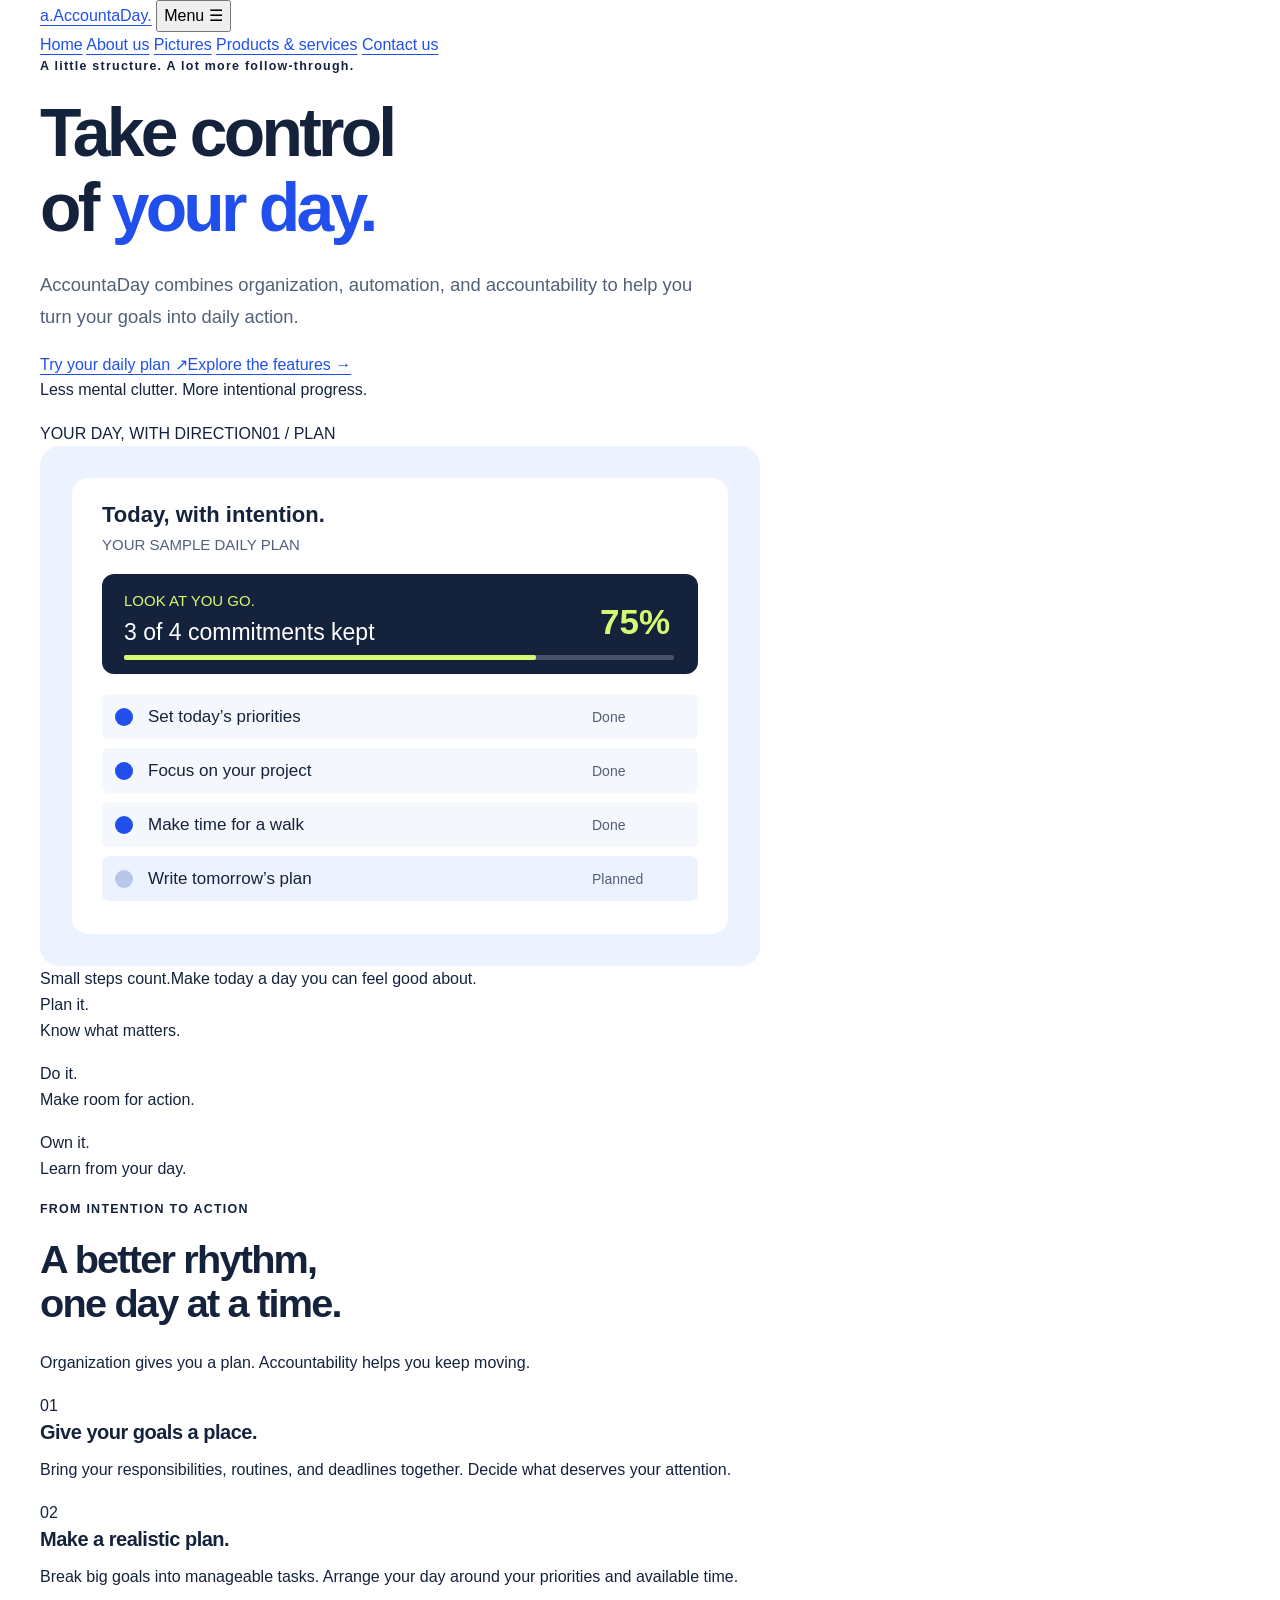
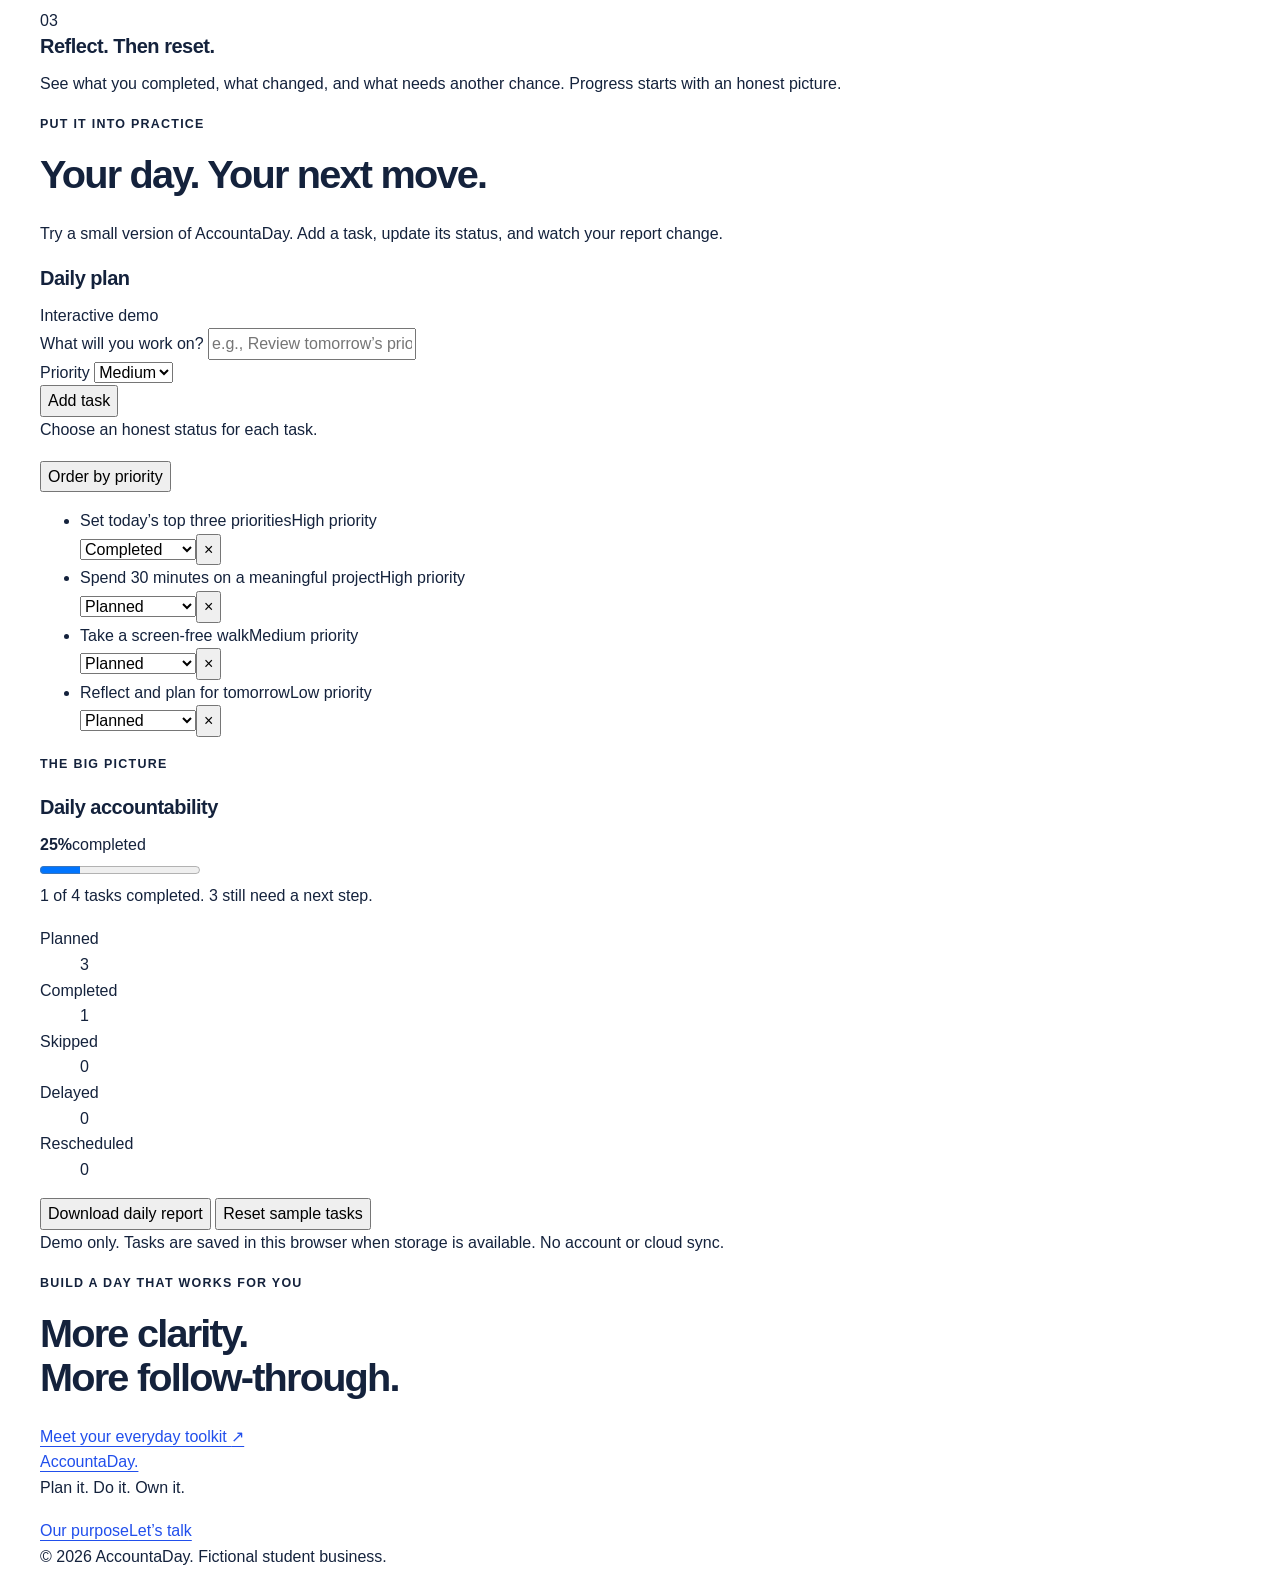
==== index.html @ 78db36d3 "Initial commit: Front-end structure and db_connect file" ====
<!DOCTYPE html>
<!-- HTML describes the content and structure. All paths are relative, so this folder can move to another computer. This was done intentionally
to allow for flexibility and to further test and understand where debugging needs to be done. -->
<html lang="en">
<head>
  <meta charset="UTF-8">
  <!-- The viewport makes CSS responsive layouts use the actual device width. The purpose of this snippet is to make it work with the different
  screens sizes that are avaiable and to scale accordingly.  -->
  <meta name="viewport" content="width=device-width, initial-scale=1">
  <meta name="description" content="AccountaDay helps you plan your day, follow through, and reflect on your progress. Explore our fictional productivity business.">
  <title>Plan it. Do it. Own it. | AccountaDay</title>
  <link rel="icon" type="image/svg+xml" href="images/favicon.svg">
  <!-- Every page shares the same CSS and JavaScript; defer waits until the HTML is parsed. -->
  <link rel="stylesheet" href="css/style.css">
  <script src="js/script.js" defer></script>
</head>
<body>
  <!-- This next section will align the company branding and provides the links between all five pages. With it we have a menu button where JavaScript allows mobile 
  device usage. I have also added accessibility link improvements and the <main> is where our primray content begins. -->
  <!-- The first line allows keyboard users to bypass repeated navigation with this link. -->
  <a class="skip-link" href="#main">Skip to main content</a>
  <header class="site-header">
    <div class="container header-inner">
      <a class="brand" href="index.html" aria-label="AccountaDay home"><span class="brand-icon" aria-hidden="true">a.</span>AccountaDay<span class="brand-period">.</span></a>
      <!-- Without JavaScript, navigation remains visible. JS reveals the mobile toggle. -->
      <button class="menu-toggle" aria-expanded="false" aria-controls="primary-nav" hidden>Menu <span aria-hidden="true">☰</span></button>
      <nav id="primary-nav" aria-label="Main navigation">
          <a href="index.html" aria-current="page">Home</a>
          <a href="about.html">About us</a>
          <a href="pictures.html">Pictures</a>
          <a href="products.html">Products & services</a>
          <a href="contact.html">Contact us</a>
      </nav>
    </div>
  </header>
  <main id="main" tabindex="-1">
    <!-- Now let's create the section where we introduce the company with some headline, description and provide calls to action that will allow a us to take the user to a daily-plan demo or to the 
	Prodcuts and Services page where dsiplay an example dashboard showing how the company tracks daily progress. We also have included alternative text making the images accessible. With our hero strip
	we give insight to our 3 step concept behind the business" Plan it, Do it, and Own it. we ahave made csss classes throughout -->
	
	<!-- Hero: the primary introduction includes real links to the demo and service page. -->
    <section class="hero container">
      <div class="hero-copy">
      <p class="eyebrow"><span class="small-line"></span> A little structure. A lot more follow-through.</p>
        <h1>Take control<br>of <span class="blue-text">your day.</span></h1>
        <p class="lead">AccountaDay combines organization, automation, and accountability to help you turn your goals into daily action.</p>
        <div class="button-row"><a class="button" href="#daily-demo">Try your daily plan <span aria-hidden="true">↗</span></a><a class="text-link" href="products.html">Explore the features <span aria-hidden="true">→</span></a>
    </div>
        <p class="hero-note">Less mental clutter. More intentional progress.</p>
      </div>
      <div class="hero-visual">
      <div class="visual-label"><span>YOUR DAY, WITH DIRECTION</span><span>01 / PLAN</span>
    </div>
      <img src="images/daily-dashboard.svg" width="720" height="520" alt="Example daily dashboard: three of four tasks completed, a 75 percent completion rate, and one writing task still planned.">
      <div class="visual-caption"><span class="lime-tag">Small steps count.</span><span>Make today a day you can feel good about.</span>
    </div>
    </div>
    </section>
    <div class="promise-strip">
      <div class="container"><span>Plan it.</span>
      <p>Know what matters.</p><span>Do it.</span>
      <p>Make room for action.</p><span>Own it.</span>
      <p>Learn from your day.</p>
    </div>
    </div>
    <!-- Now let's move on to the AccountaDay 3 step process. 1st let's help organize their goals, responsibilities, routines, and deadlines, 2nd we will encourage them to break thei rlonger goals into smaller ones that are
	more manageable allowing for their day to be more realistic and less overwhelming, 3rd is wehre our accountability piece comes by having someone else review their day and they were able to complete, what changed and reest unfinished
	priorities for another day. I used HTML elements to organize the information (i.e <section>, <article>, <h2>, & <h3>) and allowed for CSS to control how the section looks using three-grid, steps and step-number -->
	
	<!-- Three steps communicate the business concept without requiring any JavaScript. -->
    <section class="section container">
      <div class="section-heading">
      <div>
      <p class="eyebrow">FROM INTENTION TO ACTION</p>
      <h2>A better rhythm,<br>one day at a time.</h2>
    </div>
      <p>Organization gives you a plan. Accountability helps you keep moving.</p>
    </div>
      <div class="three-grid steps">
      <article><span class="step-number">01</span>
      <h3>Give your goals a place.</h3>
      <p>Bring your responsibilities, routines, and deadlines together. Decide what deserves your attention.</p>
    </article>
      <article><span class="step-number">02</span>
      <h3>Make a realistic plan.</h3>
      <p>Break big goals into manageable tasks. Arrange your day around your priorities and available time.</p>
    </article>
      <article><span class="step-number">03</span>
      <h3>Reflect. Then reset.</h3>
      <p>See what you completed, what changed, and what needs another chance. Progress starts with an honest picture.</p>
    </article>
    </div>
    </section>
    <!-- This section launches the interactive AccountaDay planner demo, linked to the homepage’s “Try your daily plan” button. 
		Users can add tasks, update their status, and watch the progress report update. The planner stays hidden until JavaScript loads; 
		if it’s disabled, a <noscript> message appears. IDs like planner-app support the script, while CSS classes such as planner-grid 
		and planner-panel define layout and responsiveness. -->
	
	<!-- The interactive demo is local to this browser. Its markup gives JS stable IDs to select. -->
    <section class="demo-section" id="daily-demo">
      <div class="container">
      <div class="section-heading">
      <div>
      <p class="eyebrow">PUT IT INTO PRACTICE</p>
      <h2>Your day. Your next move.</h2>
    </div>
      <p>Try a small version of AccountaDay. Add a task, update its status, and watch your report change.</p>
    </div>
      <noscript>
      <p class="notice">Enable JavaScript to use the daily planner demo. All other pages and links still work.</p></noscript>
      <div id="planner-app" hidden>
      <div class="planner-grid">
      <div class="planner-panel">
      <div class="panel-heading">
      <h3>Daily plan</h3><span class="pill">Interactive demo</span>
    </div>
        <!-- Here is where start running the AccountaDay planner demo, letting users add and sort tasks, validate entries, and see live updates 
		to the accountability panel, including completion percentage, progress bar, summary, and status counts. It also provides 
		report‑download and reset options, stores demo data locally, and ends by directing visitors to the Products and Services page. -->

		
		<!-- Required and maxlength provide built-in validation before JS processes the form.  -->
        <form id="task-form" class="task-form">
      <div>
      <label for="task-name">What will you work on?</label>
      <input id="task-name" name="task" required maxlength="100" placeholder="e.g., Review tomorrow’s priorities">
    </div>
      <div>
      <label for="task-priority">Priority</label>
      <select id="task-priority" name="priority">
      <option>High</option>
      <option selected>Medium</option>
      <option>Low</option></select>
    </div>
      <button class="button" type="submit">Add task</button>
    </form>
        <div class="task-toolbar">
      <p>Choose an honest status for each task.</p>
      <button id="sort-tasks" class="small-button" type="button">Order by priority</button>
    </div>
        <ul id="task-list" class="task-list" aria-label="Your daily tasks">
    </ul>
      <p id="task-feedback" class="feedback" role="status"></p>
      </div>
      <aside class="report-panel" aria-labelledby="report-heading">
      <p class="eyebrow">THE BIG PICTURE</p>
      <h3 id="report-heading">Daily accountability</h3>
      <div class="completion"><strong id="completion-percent">0%</strong><span>completed</span>
    </div>
      <label class="sr-only" for="completion-progress">Task completion percentage</label><progress id="completion-progress" max="100" value="0">0%</progress>
      <p id="report-summary" aria-live="polite"></p>
      <dl id="status-counts" class="status-counts">
    </dl>
      <button id="download-report" class="button button-lime" type="button">Download daily report</button>
      <button id="reset-demo" class="reset-button" type="button">Reset sample tasks</button>
    </aside>
    </div>
      <p id="storage-note" class="demo-note">Demo only. Tasks are saved in this browser when storage is available. No account or cloud sync.</p>
    </div>
    </div>
    </section>
    <section class="container closing-section">
      <div>
      <p class="eyebrow">BUILD A DAY THAT WORKS FOR YOU</p>
      <h2>More clarity.<br>More follow-through.</h2>
    </div><a class="button" href="products.html">Meet your everyday toolkit <span aria-hidden="true">↗</span></a>
    </section>
  </main>
  <!-- This shared footer repeats important links and identifies the fictional business for now. This is something tHat I hope to pursue
  further after the semester to assist people trying to accomplish what I am working to accomplish and that is to better organize my day
  and impress upon myself intentionality -->
  <footer class="site-footer">
      <div class="container footer-inner">
    <div><a class="brand footer-brand" href="index.html">AccountaDay.</a>
      <p>Plan it. Do it. Own it.</p>
    </div>
    <div><a href="about.html">Our purpose</a><a href="contact.html">Let’s talk</a>
      <p>© 2026 AccountaDay. Fictional student business.</p>
    </div>
  </div></footer>
</body>
</html>
---- css/style.css ----
/* ACCOUNTADAY — SHARED STYLESHEET
   CSS controls presentation; HTML still supplies the meaning and reading order.
   Each page uses this file so colors, spacing, navigation, and butt0ns match. */

/* 1. DESIGN TOKENS: If you need to update the brand here is where we change the custom properties to do that.
   System fonts are already installed on the visitor's computer and work offline. */
:root {
  --ink: #14223c;
  --muted: #526078;
  --blue: #214fec;
  --blue-dark: #173ab1;
  --lime: #d4fa73;
  --pale: #edf2ff;
  --line: #dce3ef;
  --white: #fff;
  --error: #b12727;
  --radius: 18px;
  font-family: -apple-system, BlinkMacSystemFont, "Segoe UI", Arial, sans-serif;
  color: var(--ink);
  background: var(--white);
  line-height: 1.6;
}
/* border-box counts padding inside width, avoiding accidental oversized boxes. */
* { box-sizing: border-box; }
body { margin: 0; }
[hidden] { display: none !important; }
img { display: block; max-width: 100%; height: auto; }
button, input, select, textarea { font: inherit; }
button, a, input, select, textarea { -webkit-tap-highlight-color: transparent; }
a { color: var(--blue); text-underline-offset: 4px; }
button, select { cursor: pointer; }
button { touch-action: manipulation; }
button:disabled { opacity: .6; cursor: not-allowed; }
/* Visible focus is essential for people who navigate with a keyboard. */
:focus-visible { outline: 3px solid var(--blue); outline-offset: 5px; }
h1, h2, h3, p { margin-top: 0; }
h1, h2, h3 { line-height: 1.1; }
h1 { font-size: clamp(2.8rem, 5.3vw, 4.7rem); letter-spacing: -.055em; margin-bottom: 24px; }
h2 { font-size: clamp(2rem, 3.1vw, 2.85rem); letter-spacing: -.045em; margin-bottom: 24px; }
h3 { font-size: 1.25rem; letter-spacing: -.025em; line-height: 1.3; margin-bottom: 12px; }
p { margin-bottom: 18px; }
.container { width: min(1200px, calc(100% - 64px)); margin-inline: auto; }
.blue-text { color: var(--blue); }
.eyebrow { font-size: .78rem; font-weight: 750; letter-spacing: .1em; line-height: 1.5; margin-bottom: 20px; }
.lead { color: var(--muted); font-size: 1.15rem; line-height: 1.75; max-width: 660px; }
.measure { max-width: 660px; color: var(--muted); }
/* Visually hidden text remains available to screen readers. */
.sr-only { position: absolute; width: 1px; height: 1px; padding: 0; margin: -1px; overflow: hidden; clip: rect(0,0,0,0); white-space: nowrap; border: 0; }
.skip-link { position: absolute; top: -100px; left: 18px; background: white; padding: 12px; z-index: 100; }
.skip-link:focus { top: 12px; }
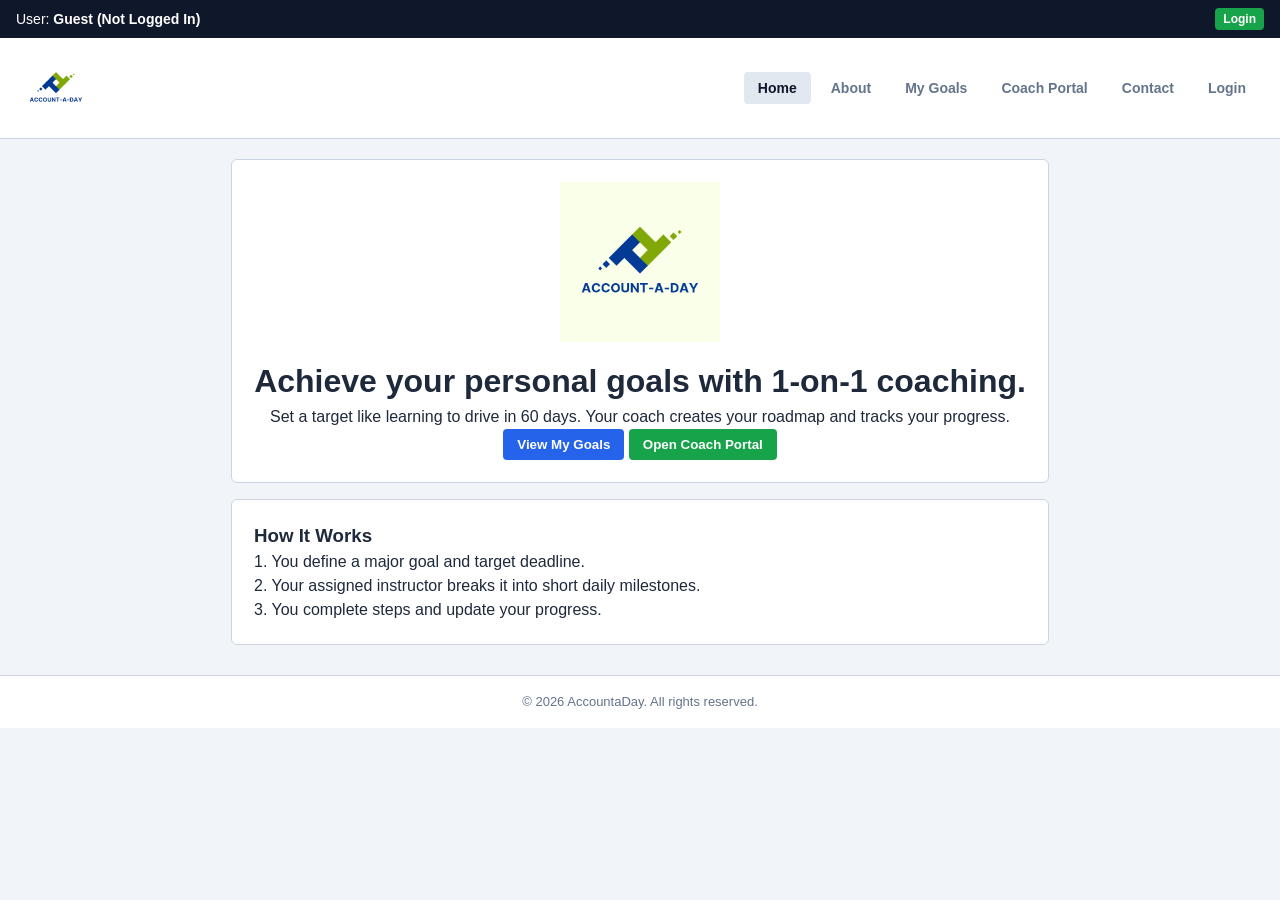
==== commit 50ff33c8: "Draft frontend script and UI layout for team review." ====
--- a/index.html
+++ b/index.html
@@ -1,182 +1,175 @@
 <!DOCTYPE html>
-<!-- HTML describes the content and structure. All paths are relative, so this folder can move to another computer. This was done intentionally
-to allow for flexibility and to further test and understand where debugging needs to be done. -->
 <html lang="en">
 <head>
   <meta charset="UTF-8">
-  <!-- The viewport makes CSS responsive layouts use the actual device width. The purpose of this snippet is to make it work with the different
-  screens sizes that are avaiable and to scale accordingly.  -->
-  <meta name="viewport" content="width=device-width, initial-scale=1">
-  <meta name="description" content="AccountaDay helps you plan your day, follow through, and reflect on your progress. Explore our fictional productivity business.">
-  <title>Plan it. Do it. Own it. | AccountaDay</title>
-  <link rel="icon" type="image/svg+xml" href="images/favicon.svg">
-  <!-- Every page shares the same CSS and JavaScript; defer waits until the HTML is parsed. -->
+  <meta name="viewport" content="width=device-width, initial-scale=1.0">
+  <title>AccountaDay</title>
+  <link rel="icon" type="image/png" href="images/logo-cropped.png">
   <link rel="stylesheet" href="css/style.css">
   <script src="js/script.js" defer></script>
 </head>
 <body>
-  <!-- This next section will align the company branding and provides the links between all five pages. With it we have a menu button where JavaScript allows mobile 
-  device usage. I have also added accessibility link improvements and the <main> is where our primray content begins. -->
-  <!-- The first line allows keyboard users to bypass repeated navigation with this link. -->
-  <a class="skip-link" href="#main">Skip to main content</a>
-  <header class="site-header">
-    <div class="container header-inner">
-      <a class="brand" href="index.html" aria-label="AccountaDay home"><span class="brand-icon" aria-hidden="true">a.</span>AccountaDay<span class="brand-period">.</span></a>
-      <!-- Without JavaScript, navigation remains visible. JS reveals the mobile toggle. -->
-      <button class="menu-toggle" aria-expanded="false" aria-controls="primary-nav" hidden>Menu <span aria-hidden="true">☰</span></button>
-      <nav id="primary-nav" aria-label="Main navigation">
-          <a href="index.html" aria-current="page">Home</a>
-          <a href="about.html">About us</a>
-          <a href="pictures.html">Pictures</a>
-          <a href="products.html">Products & services</a>
-          <a href="contact.html">Contact us</a>
-      </nav>
+
+  <div class="top-bar">
+    <div>
+      <span>User: </span>
+      <strong id="user-display">Guest (Not Logged In)</strong>
     </div>
+    <button id="auth-btn" class="btn btn-green btn-small" onclick="handleAuth()">Login</button>
+  </div>
+
+  <header>
+    <div class="brand-container" onclick="showTab('home')">
+      <img src="images/logo-cropped.png" alt="AccountaDay Logo" class="site-logo">
+    </div>
+    <nav>
+      <button class="nav-btn active" onclick="showTab('home')">Home</button>
+      <button class="nav-btn" onclick="showTab('about')">About</button>
+      <button class="nav-btn" onclick="showTab('planner')">My Goals</button>
+      <button class="nav-btn" onclick="showTab('instructor')">Coach Portal</button>
+      <button class="nav-btn" onclick="showTab('contact')">Contact</button>
+      <button class="nav-btn" onclick="showTab('login')">Login</button>
+    </nav>
   </header>
-  <main id="main" tabindex="-1">
-    <!-- Now let's create the section where we introduce the company with some headline, description and provide calls to action that will allow a us to take the user to a daily-plan demo or to the 
-	Prodcuts and Services page where dsiplay an example dashboard showing how the company tracks daily progress. We also have included alternative text making the images accessible. With our hero strip
-	we give insight to our 3 step concept behind the business" Plan it, Do it, and Own it. we ahave made csss classes throughout -->
-	
-	<!-- Hero: the primary introduction includes real links to the demo and service page. -->
-    <section class="hero container">
-      <div class="hero-copy">
-      <p class="eyebrow"><span class="small-line"></span> A little structure. A lot more follow-through.</p>
-        <h1>Take control<br>of <span class="blue-text">your day.</span></h1>
-        <p class="lead">AccountaDay combines organization, automation, and accountability to help you turn your goals into daily action.</p>
-        <div class="button-row"><a class="button" href="#daily-demo">Try your daily plan <span aria-hidden="true">↗</span></a><a class="text-link" href="products.html">Explore the features <span aria-hidden="true">→</span></a>
+
+  <div class="container">
+
+    <div id="home-page" class="tab-page active">
+      <div class="card home-hero-card">
+        <div class="home-logo-box">
+          <img src="images/logo.png" alt="AccountaDay Logo" class="home-main-logo">
+        </div>
+        <h1>Achieve your personal goals with 1-on-1 coaching.</h1>
+        <p>Set a target like learning to drive in 60 days. Your coach creates your roadmap and tracks your progress.</p>
+        <button class="btn btn-blue" onclick="showTab('planner')">View My Goals</button>
+        <button class="btn btn-green" onclick="showTab('instructor')">Open Coach Portal</button>
+      </div>
+
+      <div class="card">
+        <h3>How It Works</h3>
+        <p>1. You define a major goal and target deadline.</p>
+        <p>2. Your assigned instructor breaks it into short daily milestones.</p>
+        <p>3. You complete steps and update your progress.</p>
+      </div>
     </div>
-        <p class="hero-note">Less mental clutter. More intentional progress.</p>
+
+    <div id="about-page" class="tab-page">
+      <div class="card">
+        <h2>About AccountaDay</h2>
+        <p>AccountaDay is a personal accountability and mentorship platform designed to help anyone achieve real-life goals.</p>
+        <p>Instead of trying to accomplish big targets alone, users are paired with a dedicated instructor who breaks long-term plans into manageable, bite-sized daily milestones.</p>
+        <p>Whether your goal is learning how to drive in 60 days, building a fitness routine, or preparing for an exam, our structured roadmaps and real-time coach feedback keep you consistent and motivated.</p>
+        
+        <div class="about-images">
+          <div class="about-img-box">
+            <img src="images/Goals-1.png" alt="Goal Planning Roadmap">
+            <p>Target Roadmap & Timeline</p>
+          </div>
+          <div class="about-img-box">
+            <img src="images/Goals-2.webp" alt="Milestone Tracking">
+            <p>Milestone Execution & Monitoring</p>
+          </div>
+        </div>
       </div>
-      <div class="hero-visual">
-      <div class="visual-label"><span>YOUR DAY, WITH DIRECTION</span><span>01 / PLAN</span>
     </div>
-      <img src="images/daily-dashboard.svg" width="720" height="520" alt="Example daily dashboard: three of four tasks completed, a 75 percent completion rate, and one writing task still planned.">
-      <div class="visual-caption"><span class="lime-tag">Small steps count.</span><span>Make today a day you can feel good about.</span>
+
+    <div id="planner-page" class="tab-page">
+      <div class="card">
+        <h3>Main Target: <span id="goal-title-text">Learn Driving & Pass Road Test</span></h3>
+        <p>Timeline: <strong id="goal-days-text">60 Days</strong> | Instructor: <strong>Dr. David Brown</strong></p>
+        
+        <form onsubmit="saveMainGoal(event)" class="goal-form">
+          <input type="text" id="goal-input-title" placeholder="New goal title" required>
+          <input type="text" id="goal-input-days" placeholder="e.g. 60 Days" required>
+          <button type="submit" class="btn btn-blue">Update Goal</button>
+        </form>
+      </div>
+
+      <div class="grid-2">
+        <div class="card col-left">
+          <h3>Coach-Assigned Milestones</h3>
+          <ul id="milestone-list"></ul>
+        </div>
+
+        <div class="card col-right">
+          <h3>Progress</h3>
+          <h1 id="progress-percent">0%</h1>
+          <progress id="progress-bar" value="0" max="100"></progress>
+          <p id="progress-text">0 of 0 completed</p>
+          <button class="btn btn-green full-width" onclick="downloadReport()">Download Report</button>
+        </div>
+      </div>
     </div>
+
+    <div id="instructor-page" class="tab-page">
+      <div class="card">
+        <h2>Coach Management Dashboard</h2>
+        <p>Mentee: <strong>Borhan Chowdhury</strong></p>
+        <p>Current Target: <strong id="coach-goal-display">Learn Driving & Pass Road Test</strong></p>
+      </div>
+
+      <div class="card">
+        <h3>Assign a Short Milestone</h3>
+        <form onsubmit="coachAddMilestone(event)">
+          <input type="text" id="milestone-input" placeholder="e.g. Practice parallel parking" required>
+          <select id="milestone-priority">
+            <option value="High">High</option>
+            <option value="Medium" selected>Medium</option>
+            <option value="Low">Low</option>
+          </select>
+          <button type="submit" class="btn btn-blue">Assign</button>
+        </form>
+      </div>
+
+      <div class="card">
+        <h3>Milestone Checklist</h3>
+        <table>
+          <thead>
+            <tr>
+              <th>Task</th>
+              <th>Priority</th>
+              <th>Status</th>
+              <th>Action</th>
+            </tr>
+          </thead>
+          <tbody id="coach-table-body"></tbody>
+        </table>
+      </div>
     </div>
-    </section>
-    <div class="promise-strip">
-      <div class="container"><span>Plan it.</span>
-      <p>Know what matters.</p><span>Do it.</span>
-      <p>Make room for action.</p><span>Own it.</span>
-      <p>Learn from your day.</p>
+
+    <div id="contact-page" class="tab-page">
+      <div class="card form-box">
+        <h2>Contact Coaching Team</h2>
+        <form onsubmit="handleContact(event)">
+          <input type="text" placeholder="Your Name" required>
+          <input type="email" placeholder="Your Email" required>
+          <textarea rows="3" placeholder="Your Message" required></textarea>
+          <button type="submit" class="btn btn-blue">Send</button>
+          <p id="contact-msg"></p>
+        </form>
+      </div>
     </div>
+
+    <div id="login-page" class="tab-page">
+      <div class="card form-box">
+        <h2>Account Login</h2>
+        <form onsubmit="doLogin(event)">
+          <input type="text" id="user-input" placeholder="Enter Name" required>
+          <input type="password" id="pass-input" placeholder="Enter Password" required>
+          <select id="role-input">
+            <option value="Mentee">User / Mentee</option>
+            <option value="Instructor">Instructor / Coach</option>
+          </select>
+          <button type="submit" class="btn btn-blue full-width">Sign In</button>
+        </form>
+      </div>
     </div>
-    <!-- Now let's move on to the AccountaDay 3 step process. 1st let's help organize their goals, responsibilities, routines, and deadlines, 2nd we will encourage them to break thei rlonger goals into smaller ones that are
-	more manageable allowing for their day to be more realistic and less overwhelming, 3rd is wehre our accountability piece comes by having someone else review their day and they were able to complete, what changed and reest unfinished
-	priorities for another day. I used HTML elements to organize the information (i.e <section>, <article>, <h2>, & <h3>) and allowed for CSS to control how the section looks using three-grid, steps and step-number -->
-	
-	<!-- Three steps communicate the business concept without requiring any JavaScript. -->
-    <section class="section container">
-      <div class="section-heading">
-      <div>
-      <p class="eyebrow">FROM INTENTION TO ACTION</p>
-      <h2>A better rhythm,<br>one day at a time.</h2>
-    </div>
-      <p>Organization gives you a plan. Accountability helps you keep moving.</p>
-    </div>
-      <div class="three-grid steps">
-      <article><span class="step-number">01</span>
-      <h3>Give your goals a place.</h3>
-      <p>Bring your responsibilities, routines, and deadlines together. Decide what deserves your attention.</p>
-    </article>
-      <article><span class="step-number">02</span>
-      <h3>Make a realistic plan.</h3>
-      <p>Break big goals into manageable tasks. Arrange your day around your priorities and available time.</p>
-    </article>
-      <article><span class="step-number">03</span>
-      <h3>Reflect. Then reset.</h3>
-      <p>See what you completed, what changed, and what needs another chance. Progress starts with an honest picture.</p>
-    </article>
-    </div>
-    </section>
-    <!-- This section launches the interactive AccountaDay planner demo, linked to the homepage’s “Try your daily plan” button. 
-		Users can add tasks, update their status, and watch the progress report update. The planner stays hidden until JavaScript loads; 
-		if it’s disabled, a <noscript> message appears. IDs like planner-app support the script, while CSS classes such as planner-grid 
-		and planner-panel define layout and responsiveness. -->
-	
-	<!-- The interactive demo is local to this browser. Its markup gives JS stable IDs to select. -->
-    <section class="demo-section" id="daily-demo">
-      <div class="container">
-      <div class="section-heading">
-      <div>
-      <p class="eyebrow">PUT IT INTO PRACTICE</p>
-      <h2>Your day. Your next move.</h2>
-    </div>
-      <p>Try a small version of AccountaDay. Add a task, update its status, and watch your report change.</p>
-    </div>
-      <noscript>
-      <p class="notice">Enable JavaScript to use the daily planner demo. All other pages and links still work.</p></noscript>
-      <div id="planner-app" hidden>
-      <div class="planner-grid">
-      <div class="planner-panel">
-      <div class="panel-heading">
-      <h3>Daily plan</h3><span class="pill">Interactive demo</span>
-    </div>
-        <!-- Here is where start running the AccountaDay planner demo, letting users add and sort tasks, validate entries, and see live updates 
-		to the accountability panel, including completion percentage, progress bar, summary, and status counts. It also provides 
-		report‑download and reset options, stores demo data locally, and ends by directing visitors to the Products and Services page. -->
 
-		
-		<!-- Required and maxlength provide built-in validation before JS processes the form.  -->
-        <form id="task-form" class="task-form">
-      <div>
-      <label for="task-name">What will you work on?</label>
-      <input id="task-name" name="task" required maxlength="100" placeholder="e.g., Review tomorrow’s priorities">
-    </div>
-      <div>
-      <label for="task-priority">Priority</label>
-      <select id="task-priority" name="priority">
-      <option>High</option>
-      <option selected>Medium</option>
-      <option>Low</option></select>
-    </div>
-      <button class="button" type="submit">Add task</button>
-    </form>
-        <div class="task-toolbar">
-      <p>Choose an honest status for each task.</p>
-      <button id="sort-tasks" class="small-button" type="button">Order by priority</button>
-    </div>
-        <ul id="task-list" class="task-list" aria-label="Your daily tasks">
-    </ul>
-      <p id="task-feedback" class="feedback" role="status"></p>
-      </div>
-      <aside class="report-panel" aria-labelledby="report-heading">
-      <p class="eyebrow">THE BIG PICTURE</p>
-      <h3 id="report-heading">Daily accountability</h3>
-      <div class="completion"><strong id="completion-percent">0%</strong><span>completed</span>
-    </div>
-      <label class="sr-only" for="completion-progress">Task completion percentage</label><progress id="completion-progress" max="100" value="0">0%</progress>
-      <p id="report-summary" aria-live="polite"></p>
-      <dl id="status-counts" class="status-counts">
-    </dl>
-      <button id="download-report" class="button button-lime" type="button">Download daily report</button>
-      <button id="reset-demo" class="reset-button" type="button">Reset sample tasks</button>
-    </aside>
-    </div>
-      <p id="storage-note" class="demo-note">Demo only. Tasks are saved in this browser when storage is available. No account or cloud sync.</p>
-    </div>
-    </div>
-    </section>
-    <section class="container closing-section">
-      <div>
-      <p class="eyebrow">BUILD A DAY THAT WORKS FOR YOU</p>
-      <h2>More clarity.<br>More follow-through.</h2>
-    </div><a class="button" href="products.html">Meet your everyday toolkit <span aria-hidden="true">↗</span></a>
-    </section>
-  </main>
-  <!-- This shared footer repeats important links and identifies the fictional business for now. This is something tHat I hope to pursue
-  further after the semester to assist people trying to accomplish what I am working to accomplish and that is to better organize my day
-  and impress upon myself intentionality -->
-  <footer class="site-footer">
-      <div class="container footer-inner">
-    <div><a class="brand footer-brand" href="index.html">AccountaDay.</a>
-      <p>Plan it. Do it. Own it.</p>
-    </div>
-    <div><a href="about.html">Our purpose</a><a href="contact.html">Let’s talk</a>
-      <p>© 2026 AccountaDay. Fictional student business.</p>
-    </div>
-  </div></footer>
+  </div>
+
+  <footer>
+    <p>&copy; 2026 AccountaDay. All rights reserved.</p>
+  </footer>
+
 </body>
-</html>
+</html>
--- a/css/style.css
+++ b/css/style.css
@@ -1,51 +1,264 @@
-/* ACCOUNTADAY — SHARED STYLESHEET
-   CSS controls presentation; HTML still supplies the meaning and reading order.
-   Each page uses this file so colors, spacing, navigation, and butt0ns match. */
-
-/* 1. DESIGN TOKENS: If you need to update the brand here is where we change the custom properties to do that.
-   System fonts are already installed on the visitor's computer and work offline. */
-:root {
-  --ink: #14223c;
-  --muted: #526078;
-  --blue: #214fec;
-  --blue-dark: #173ab1;
-  --lime: #d4fa73;
-  --pale: #edf2ff;
-  --line: #dce3ef;
-  --white: #fff;
-  --error: #b12727;
-  --radius: 18px;
-  font-family: -apple-system, BlinkMacSystemFont, "Segoe UI", Arial, sans-serif;
-  color: var(--ink);
-  background: var(--white);
-  line-height: 1.6;
-}
-/* border-box counts padding inside width, avoiding accidental oversized boxes. */
-* { box-sizing: border-box; }
-body { margin: 0; }
-[hidden] { display: none !important; }
-img { display: block; max-width: 100%; height: auto; }
-button, input, select, textarea { font: inherit; }
-button, a, input, select, textarea { -webkit-tap-highlight-color: transparent; }
-a { color: var(--blue); text-underline-offset: 4px; }
-button, select { cursor: pointer; }
-button { touch-action: manipulation; }
-button:disabled { opacity: .6; cursor: not-allowed; }
-/* Visible focus is essential for people who navigate with a keyboard. */
-:focus-visible { outline: 3px solid var(--blue); outline-offset: 5px; }
-h1, h2, h3, p { margin-top: 0; }
-h1, h2, h3 { line-height: 1.1; }
-h1 { font-size: clamp(2.8rem, 5.3vw, 4.7rem); letter-spacing: -.055em; margin-bottom: 24px; }
-h2 { font-size: clamp(2rem, 3.1vw, 2.85rem); letter-spacing: -.045em; margin-bottom: 24px; }
-h3 { font-size: 1.25rem; letter-spacing: -.025em; line-height: 1.3; margin-bottom: 12px; }
-p { margin-bottom: 18px; }
-.container { width: min(1200px, calc(100% - 64px)); margin-inline: auto; }
-.blue-text { color: var(--blue); }
-.eyebrow { font-size: .78rem; font-weight: 750; letter-spacing: .1em; line-height: 1.5; margin-bottom: 20px; }
-.lead { color: var(--muted); font-size: 1.15rem; line-height: 1.75; max-width: 660px; }
-.measure { max-width: 660px; color: var(--muted); }
-/* Visually hidden text remains available to screen readers. */
-.sr-only { position: absolute; width: 1px; height: 1px; padding: 0; margin: -1px; overflow: hidden; clip: rect(0,0,0,0); white-space: nowrap; border: 0; }
-.skip-link { position: absolute; top: -100px; left: 18px; background: white; padding: 12px; z-index: 100; }
-.skip-link:focus { top: 12px; }
-
+* {
+  box-sizing: border-box;
+  margin: 0;
+  padding: 0;
+  font-family: Arial, sans-serif;
+}
+
+body {
+  background: #f1f5f9;
+  color: #1e293b;
+  line-height: 1.5;
+}
+
+.top-bar {
+  background: #0f172a;
+  color: white;
+  padding: 8px 16px;
+  display: flex;
+  justify-content: space-between;
+  align-items: center;
+  font-size: 14px;
+}
+
+header {
+  background: white;
+  border-bottom: 1px solid #cbd5e1;
+  padding: 10px 20px;
+  display: flex;
+  justify-content: space-between;
+  align-items: center;
+}
+
+.brand-container {
+  display: flex;
+  align-items: center;
+  cursor: pointer;
+  padding: 4px 0;
+}
+
+.site-logo {
+  height: 72px;
+  max-width: 260px;
+  width: auto;
+  object-fit: contain;
+  display: block;
+}
+
+nav {
+  display: flex;
+  gap: 6px;
+}
+
+.nav-btn {
+  background: none;
+  border: none;
+  padding: 8px 14px;
+  cursor: pointer;
+  font-weight: bold;
+  color: #64748b;
+  border-radius: 4px;
+  font-size: 14px;
+}
+
+.nav-btn.active, .nav-btn:hover {
+  background: #e2e8f0;
+  color: #0f172a;
+}
+
+.container {
+  max-width: 850px;
+  margin: 20px auto;
+  padding: 0 16px;
+}
+
+.tab-page {
+  display: none;
+}
+
+.tab-page.active {
+  display: block;
+}
+
+.card {
+  background: white;
+  border: 1px solid #cbd5e1;
+  border-radius: 6px;
+  padding: 22px;
+  margin-bottom: 16px;
+}
+
+.home-hero-card {
+  text-align: center;
+}
+
+.home-logo-box {
+  margin-bottom: 15px;
+}
+
+.home-main-logo {
+  width: 160px;
+  height: auto;
+  display: block;
+  margin: 0 auto;
+}
+
+.btn {
+  border: none;
+  border-radius: 4px;
+  padding: 8px 14px;
+  cursor: pointer;
+  font-weight: bold;
+}
+
+.btn-small {
+  padding: 4px 8px;
+  font-size: 12px;
+}
+
+.btn-blue {
+  background: #2563eb;
+  color: white;
+}
+
+.btn-green {
+  background: #16a34a;
+  color: white;
+}
+
+.btn-gray {
+  background: #64748b;
+  color: white;
+}
+
+.full-width {
+  width: 100%;
+  margin-top: 10px;
+}
+
+input, select, textarea {
+  width: 100%;
+  padding: 8px;
+  border: 1px solid #cbd5e1;
+  border-radius: 4px;
+  margin-top: 6px;
+  margin-bottom: 10px;
+}
+
+.goal-form {
+  display: flex;
+  gap: 8px;
+  margin-top: 10px;
+}
+
+.grid-2 {
+  display: flex;
+  gap: 16px;
+  flex-wrap: wrap;
+}
+
+.col-left {
+  flex: 2;
+  min-width: 280px;
+}
+
+.col-right {
+  flex: 1;
+  min-width: 220px;
+  text-align: center;
+  background: #f0fdf4;
+}
+
+.col-right h1 {
+  font-size: 36px;
+  color: #16a34a;
+  margin: 8px 0;
+}
+
+progress {
+  width: 100%;
+  height: 12px;
+}
+
+#milestone-list {
+  list-style: none;
+  margin-top: 10px;
+}
+
+.milestone-item {
+  background: #f8fafc;
+  border: 1px solid #e2e8f0;
+  padding: 8px 10px;
+  border-radius: 4px;
+  margin-bottom: 8px;
+  display: flex;
+  justify-content: space-between;
+  align-items: center;
+}
+
+.milestone-item select {
+  width: auto;
+  margin: 0;
+}
+
+table {
+  width: 100%;
+  border-collapse: collapse;
+  margin-top: 10px;
+}
+
+th, td {
+  border: 1px solid #cbd5e1;
+  padding: 8px;
+  text-align: left;
+}
+
+th {
+  background: #f8fafc;
+}
+
+.about-images {
+  display: flex;
+  gap: 16px;
+  margin-top: 16px;
+  flex-wrap: wrap;
+}
+
+.about-img-box {
+  flex: 1;
+  min-width: 250px;
+  background: #f8fafc;
+  border: 1px solid #cbd5e1;
+  border-radius: 6px;
+  padding: 10px;
+  text-align: center;
+}
+
+.about-img-box img {
+  width: 100%;
+  height: 190px;
+  object-fit: cover;
+  border-radius: 4px;
+}
+
+.about-img-box p {
+  margin-top: 8px;
+  font-weight: bold;
+  font-size: 13px;
+  color: #475569;
+}
+
+.form-box {
+  max-width: 400px;
+  margin: 20px auto;
+}
+
+footer {
+  text-align: center;
+  padding: 16px;
+  font-size: 13px;
+  color: #64748b;
+  border-top: 1px solid #cbd5e1;
+  background: white;
+  margin-top: 30px;
+}
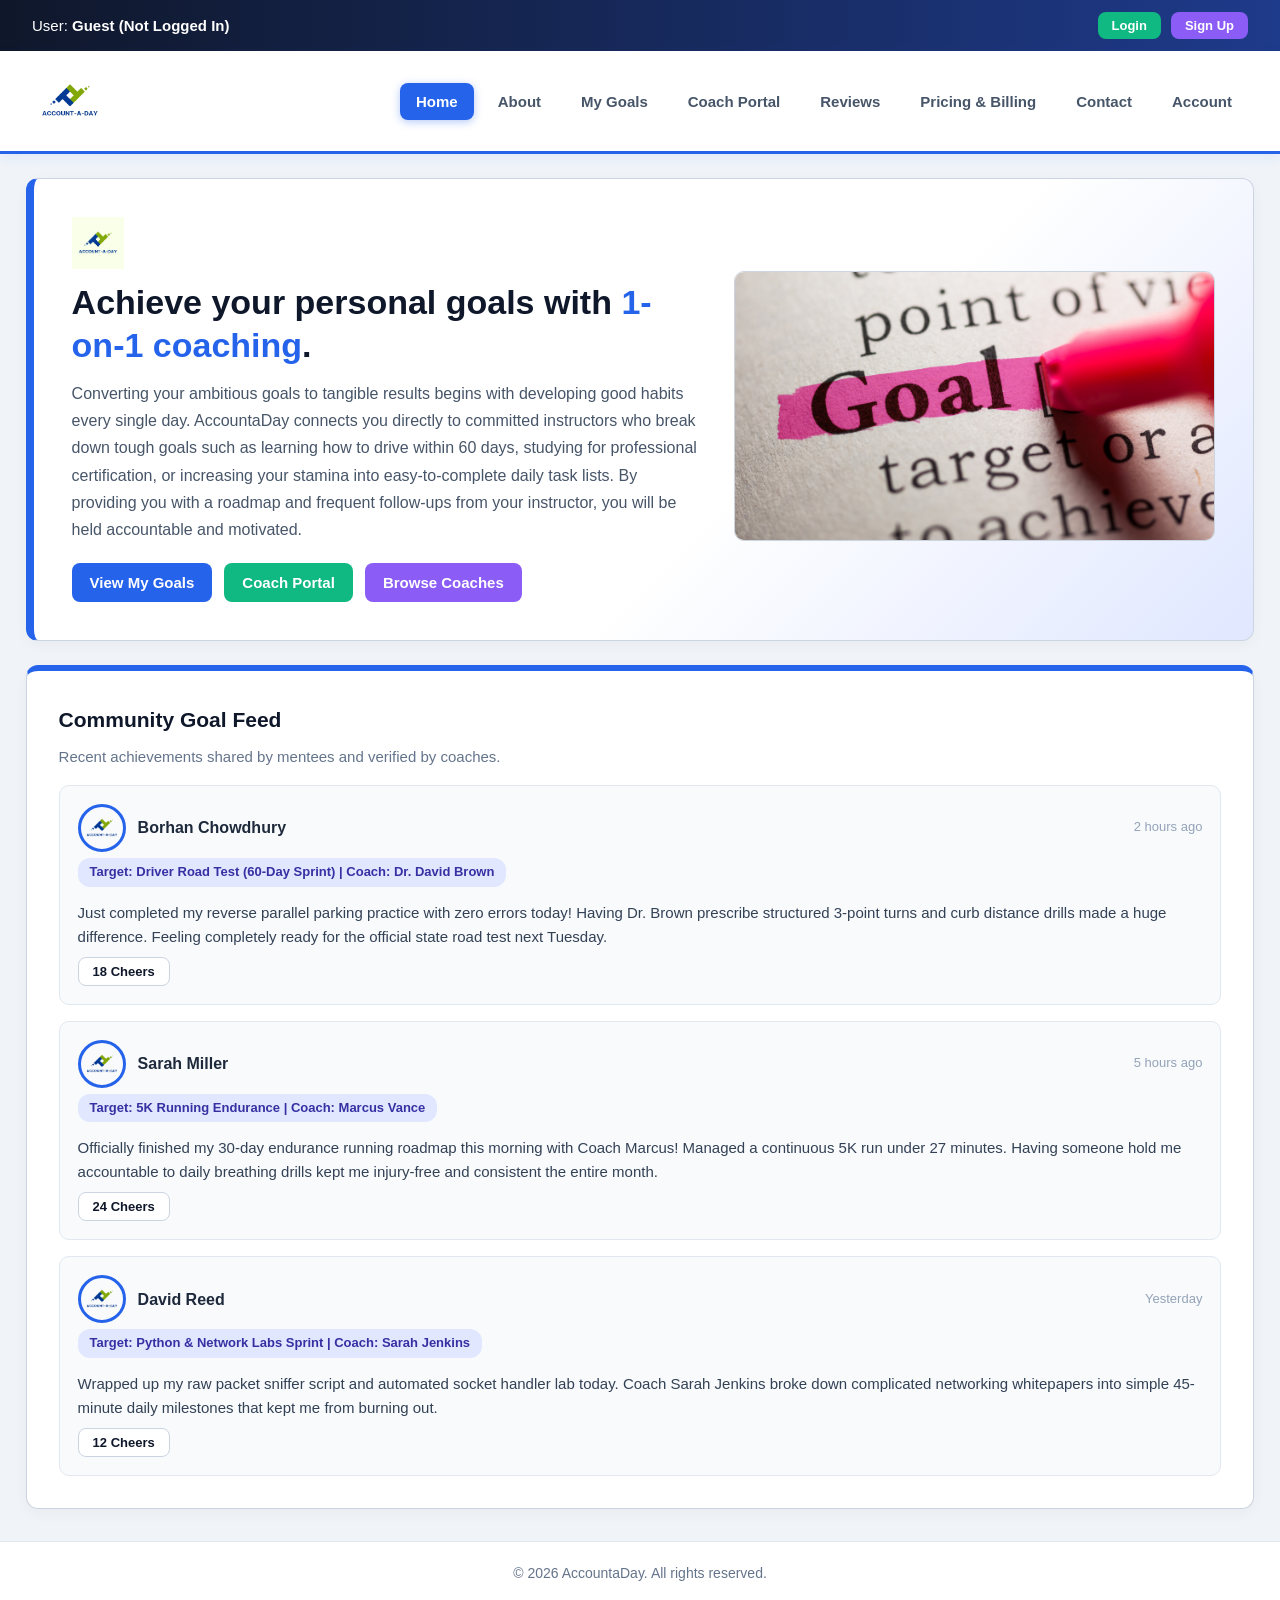
==== commit b0e9ca8f: "Finalize clean codebase, update About and Home sections, and refine layout" ====
--- a/index.html
+++ b/index.html
@@ -11,158 +11,566 @@
 <body>
 
   <div class="top-bar">
-    <div>
-      <span>User: </span>
-      <strong id="user-display">Guest (Not Logged In)</strong>
-    </div>
-    <button id="auth-btn" class="btn btn-green btn-small" onclick="handleAuth()">Login</button>
+    <div>User: <strong id="user-display">Guest (Not Logged In)</strong></div>
+    <div class="top-bar-actions">
+      <button id="auth-btn" class="btn btn-green btn-small" onclick="handleAuth()">Login</button>
+      <button id="signup-top-btn" class="btn btn-purple btn-small" onclick="showTab('signup')">Sign Up</button>
+    </div>
   </div>
 
   <header>
     <div class="brand-container" onclick="showTab('home')">
-      <img src="images/logo-cropped.png" alt="AccountaDay Logo" class="site-logo">
+      <img src="images/logo-cropped.png" alt="AccountaDay" class="site-logo">
     </div>
     <nav>
       <button class="nav-btn active" onclick="showTab('home')">Home</button>
       <button class="nav-btn" onclick="showTab('about')">About</button>
       <button class="nav-btn" onclick="showTab('planner')">My Goals</button>
-      <button class="nav-btn" onclick="showTab('instructor')">Coach Portal</button>
+      <button class="nav-btn" onclick="showTab('coach')">Coach Portal</button>
+      <button class="nav-btn" onclick="showTab('reviews')">Reviews</button>
+      <button class="nav-btn" onclick="showTab('billing')">Pricing &amp; Billing</button>
       <button class="nav-btn" onclick="showTab('contact')">Contact</button>
-      <button class="nav-btn" onclick="showTab('login')">Login</button>
+      <button class="nav-btn" onclick="showTab('account')">Account</button>
     </nav>
   </header>
 
   <div class="container">
 
     <div id="home-page" class="tab-page active">
+      <div id="user-summary-card" class="card summary-banner" style="display: none;">
+        <div>
+          <h2>Welcome, <span id="summary-username">User</span></h2>
+          <p>You have <strong id="summary-active-count">5</strong> active goals. 
+            Milestone completion is <strong id="summary-rate">0%</strong>.</p>
+        </div>
+        <button class="btn btn-blue" onclick="showTab('planner')">Open Workspace</button>
+      </div>
+
       <div class="card home-hero-card">
-        <div class="home-logo-box">
-          <img src="images/logo.png" alt="AccountaDay Logo" class="home-main-logo">
-        </div>
-        <h1>Achieve your personal goals with 1-on-1 coaching.</h1>
-        <p>Set a target like learning to drive in 60 days. Your coach creates your roadmap and tracks your progress.</p>
-        <button class="btn btn-blue" onclick="showTab('planner')">View My Goals</button>
-        <button class="btn btn-green" onclick="showTab('instructor')">Open Coach Portal</button>
+        <div class="home-hero-text">
+          <img src="images/logo.png" alt="AccountaDay" class="home-badge-logo">
+          <h1>Achieve your personal goals with <span class="text-blue">1-on-1 coaching</span>.</h1>
+          <p>Converting your ambitious goals to tangible results begins with developing good 
+            habits every single day. AccountaDay connects you directly to committed 
+            instructors who break down tough goals such as learning how to drive within 60 days, 
+            studying for professional certification, or increasing your stamina into 
+            easy-to-complete daily task lists. By providing you with a roadmap and frequent 
+            follow-ups from your instructor, you will be held accountable and motivated.</p>
+          <div class="hero-actions">
+            <button class="btn btn-blue" onclick="showTab('planner')">View My Goals</button>
+            <button class="btn btn-green" onclick="showTab('coach')">Coach Portal</button>
+            <button class="btn btn-purple" onclick="showTab('reviews')">Browse Coaches</button>
+          </div>
+        </div>
+        <div class="home-hero-img-box">
+          <img src="images/hero-coaching.jpg" alt="Coaching" onerror="this.src='images/Goals-1.png'">
+        </div>
+      </div>
+
+      <div class="card card-accent-blue">
+        <div class="feed-header">
+          <h3>Community Goal Feed</h3>
+          <p class="subtitle">Recent achievements shared by mentees and verified by coaches.</p>
+        </div>
+        <div id="community-feed" class="feed-container"></div>
+      </div>
+    </div>
+
+    <div id="about-page" class="tab-page">
+      <div class="card card-accent-purple">
+        <h2>About AccountaDay</h2>
+        <p class="about-lead">AccountaDay is a personal development and 
+          mentoring platform designed to solve the problem of procrastination 
+          through daily accountability. The failure of many challenging goals arises 
+          when people try to achieve them without having any timeline or professional advice. 
+          With the help of connecting the process of planning with that of implementation, 
+          AccountaDay makes it possible for everyone to get the necessary 
+          guidance from professionals.</p>
+
+      </div>
+
+      <div class="card show-row card-accent-blue">
+        <div class="show-img-box">
+          <img src="images/About1.jpg" alt="Target Roadmap" onerror="this.src='images/Goals-1.png'">
+        </div>
+        <div class="show-text-box">
+          <span class="step-badge badge-blue">1</span>
+          <h3>Target &amp; Timeline Setup</h3>
+          <p>Every successful journey begins with a well-defined finish line. 
+            You select up to five major personal, academic, or professional milestones 
+            and pair each with a firm timeline, such as a 60-day road driving sprint or 
+            a 45-day technical exam prep. Your coach assesses your schedule, 
+            helps identify potential obstacles, and establishes realistic deadlines
+             so you always know what you are working toward.</p>
+
+        </div>
+      </div>
+
+      <div class="card show-row reverse card-accent-green">
+        <div class="show-img-box">
+          <img src="images/About2.jpg" alt="Milestones" onerror="this.src='images/Goals-2.webp'">
+        </div>
+        <div class="show-text-box">
+          <span class="step-badge badge-green">2</span>
+          <h3>Daily Action Items</h3>
+          <p>Large projects often fail because they feel too broad and overwhelming 
+            to tackle in one sitting. AccountaDay solves this by breaking every 
+            roadmap down into simple, high-priority daily tasks. Instead of worrying
+             about an entire 60-day program, you only focus on checking off today's
+              assigned drills, like parallel parking practice or handbook reviews, 
+              building steady momentum that guarantees long-term success.</p>
+        </div>
+      </div>
+
+      <div class="card show-row card-accent-amber">
+        <div class="show-img-box">
+          <img src="images/About3.png" alt="Coach Feedback" onerror="this.src='images/hero-coaching.jpg'">
+        </div>
+        <div class="show-text-box">
+          <span class="step-badge badge-amber">3</span>
+          <h3>1-on-1 Coach Feedback</h3>
+          <p>Personal accountability is what turns good intentions 
+            into verified results. Your dedicated coach tracks every 
+            completed checklist item, prescribes new practice routines 
+            based on your progress, and communicates directly through the 
+            integrated chat stream. With continuous encouragement, expert tips,
+             and objective progress audits, you never have to navigate your learning 
+             journey by yourself.</p>
+
+        </div>
+
+      </div>
+
+    </div>
+
+    <div id="planner-page" class="tab-page">
+      <div class="card profile-header-card card-accent-green">
+        <div class="profile-meta">
+          <img src="images/user3.jpg" alt="Mentee" class="avatar-img" onerror="this.src='images/logo-cropped.png'">
+          <div>
+            <h2>Mentee Workspace</h2>
+            <p>Active Student: <strong id="mentee-name-display">Borhan Chowdhury</strong> | <span class="badge-tag tag-green">5 Active Goals</span></p>
+          </div>
+        </div>
+      </div>
+
+      <div class="student-tabs-nav">
+        <button class="student-subtab-btn active" onclick="switchMenteeSection('goals')">My Goals &amp; Roadmaps</button>
+        <button class="student-subtab-btn" onclick="switchMenteeSection('messages')">Coach 
+          Messages (<span id="mentee-msg-count">2</span>)</button>
+
+      </div>
+
+      <div id="mentee-section-goals">
+        <div class="goal-tabs-bar" id="goal-tabs-container"></div>
+        <div id="active-goal-container"></div>
+      </div>
+
+      <div id="mentee-section-messages" style="display: none;">
+        <div class="card card-accent-purple">
+          <h3>Messages with Your Coach</h3>
+          <p class="subtitle">Chat directly with your assigned coach. 
+            Check incoming notes and send live replies.</p>
+          <div id="mentee-chat-stream" class="chat-stream-box"></div>
+          <form onsubmit="sendMenteeResponse(event)" class="reply-bar">
+            <input type="text" id="mentee-reply-input" placeholder="Type a message or question to your coach..." required>
+            <button type="submit" class="btn btn-purple">Send Reply</button>
+          </form>
+        </div>
+      </div>
+    </div>
+
+    <div id="coach-page" class="tab-page">
+      <div class="card profile-header-card card-accent-blue">
+        <div class="profile-meta">
+          <img src="images/avatar-coach.png" alt="Coach" class="avatar-img" onerror="this.src='images/logo-cropped.png'">
+          <div>
+            <h2>Coach Management Portal</h2>
+            <p>Logged in as: <strong id="coach-name-display">Dr. David Brown</strong> | <span class="badge-tag tag-blue">Certified Coach</span></p>
+          </div>
+        </div>
+      </div>
+
+      <div class="coach-tabs-nav">
+        <button class="coach-subtab-btn active" onclick="switchCoachSection('goals')">Student 
+          Goals</button>
+        <button class="coach-subtab-btn" onclick="switchCoachSection('notifs')">Notifications (<span id="notif-count">2</span>)</button>
+        <button class="coach-subtab-btn" onclick="switchCoachSection('messages')">Text Messages (<span id="msg-count">2</span>)</button>
+      </div>
+
+      <div id="coach-section-goals">
+        <div class="card">
+          <h3>Assigned Student Goals</h3>
+          <div id="coach-assigned-goals" class="coach-goals-grid"></div>
+        </div>
+
+        <div class="card card-accent-amber">
+          <h3>Prescribe Short Milestone</h3>
+          <p>Selected: <strong id="coach-selected-goal-title">Select a goal above</strong></p>
+          <form onsubmit="coachAddMilestone(event)" class="coach-add-form">
+            <input type="text" id="coach-milestone-text" placeholder="e.g. Practice 3-point turns and parallel parking" required>
+            <select id="coach-milestone-priority">
+              <option value="High">Priority: High</option>
+              <option value="Medium" selected>Priority: Medium</option>
+              <option value="Low">Priority: Low</option>
+            </select>
+            <button type="submit" class="btn btn-blue">Assign Task</button>
+
+          </form>
+
+        </div>
+
+        <div class="card">
+          <h3>Milestone Checklist</h3>
+          <table>
+            <thead>
+              <tr>
+                <th>Task Description</th>
+                <th>Priority</th>
+                <th>Status</th>
+                <th>Action</th>
+                <th>Delete</th>
+              </tr>
+            </thead>
+            <tbody id="coach-table-body"></tbody>
+
+          </table>
+
+        </div>
+
+      </div>
+
+      <div id="coach-section-notifs" style="display: none;">
+        <div class="card card-accent-purple">
+          <h3>Recent Notifications</h3>
+          <p class="subtitle">System updates and mentee milestone completions.</p>
+          <div id="coach-notifs-list" class="feed-container"></div>
+        </div>
+      </div>
+
+      <div id="coach-section-messages" style="display: none;">
+        <div class="card card-accent-green">
+          <h3>Direct Messages &amp; Replies</h3>
+          <p class="subtitle">Chat with mentees in real time. Send responses directly below.</p>
+          <div id="coach-chat-stream" class="chat-stream-box"></div>
+          <form onsubmit="sendCoachResponse(event)" class="reply-bar">
+            <input type="text" id="coach-reply-input" placeholder="Type your response to the mentee..." required>
+            <button type="submit" class="btn btn-green">Send Response</button>
+
+          </form>
+
+        </div>
+
+      </div>
+
+    </div>
+
+    <div id="reviews-page" class="tab-page">
+      <div class="card card-accent-amber">
+        <h2>Certified Coaches</h2>
+        <div id="coaches-directory" class="grid-3" style="margin-top: 14px;"></div>
+      </div>
+
+      <div class="card form-box-wide card-accent-purple">
+        <h3>Submit a Coach Review</h3>
+        <form onsubmit="submitCoachReview(event)">
+          <div class="grid-2">
+            <div>
+              <label>Choose Coach:</label>
+              <select id="review-coach-select" required></select>
+            </div>
+            <div>
+              <label>Rating:</label>
+              <select id="review-stars-select" required>
+
+                <option value="5">5 Stars - Outstanding</option>
+                <option value="4">4 Stars - Very Good</option>
+                <option value="3">3 Stars - Good</option>
+                <option value="2">2 Stars - Fair</option>
+                <option value="1">1 Star - Poor</option>
+
+              </select>
+
+            </div>
+
+          </div>
+
+          <label>Feedback:</label>
+          <textarea id="review-comment-text" rows="3" placeholder="Write feedback here..." required></textarea>
+          <button type="submit" class="btn btn-green">Submit Review</button>
+
+        </form>
+
       </div>
 
       <div class="card">
-        <h3>How It Works</h3>
-        <p>1. You define a major goal and target deadline.</p>
-        <p>2. Your assigned instructor breaks it into short daily milestones.</p>
-        <p>3. You complete steps and update your progress.</p>
-      </div>
-    </div>
-
-    <div id="about-page" class="tab-page">
-      <div class="card">
-        <h2>About AccountaDay</h2>
-        <p>AccountaDay is a personal accountability and mentorship platform designed to help anyone achieve real-life goals.</p>
-        <p>Instead of trying to accomplish big targets alone, users are paired with a dedicated instructor who breaks long-term plans into manageable, bite-sized daily milestones.</p>
-        <p>Whether your goal is learning how to drive in 60 days, building a fitness routine, or preparing for an exam, our structured roadmaps and real-time coach feedback keep you consistent and motivated.</p>
+        <h3>Recent Feedback</h3>
+        <div id="reviews-list-container" class="reviews-feed"></div>
+      </div>
+    </div>
+
+    <div id="billing-page" class="tab-page">
+      <div class="card card-accent-blue">
+        <h2>Coaching Plans &amp; Billing</h2>
+        <div class="grid-3" style="margin-top: 14px;">
+          <div class="package-card featured">
+            <span class="badge-featured">Recommended</span>
+            <h3>3-Month Plan</h3>
+            <div class="price-tag">$50 <span>/ 3 months</span></div>
+            <p class="subtitle">Complete habit 
+              and skill mastery.</p>
+            <button class="btn btn-blue full-width" onclick="selectPlan('3-Month Plan ($50.00)', 50)">
+              Select Plan</button>
+          </div>
+
+          <div class="package-card card-accent-purple">
+            <h3>2-Month Sprint</h3>
+            <div class="price-tag">$100 <span>/ 2 months</span></div>
+            <p class="subtitle">Intensive milestone 
+              sprint schedule.</p>
+            <button class="btn btn-purple full-width" onclick="selectPlan('2-Month Sprint ($100.00)', 100)">
+              Select Plan</button>
+          </div>
+
+          <div class="package-card card-accent-amber">
+            <h3>Custom / Express</h3>
+            <div class="price-tag">Custom Quote</div>
+            <div class="custom-notice">Notice: Goals under 2 months 
+              require coach review and custom quote based on hours.</div>
+            <button class="btn btn-gray full-width" onclick="showTab('contact')">Request 
+              Quote</button>
+
+          </div>
+
+        </div>
+
+      </div>
+
+      <div class="card card-accent-green">
+        <h3>Account Billing Status</h3>
+        <div class="billing-summary-grid">
+          <div class="bill-stat stat-blue"><span>Current Balance:</span><strong id="billing-balance">$0.00 (No Dues)</strong></div>
+          <div class="bill-stat stat-purple"><span>Payment Deadline:</span><strong>December 15, 2026</strong></div>
+          <div class="bill-stat stat-green"><span>Active Plan:</span><strong id="billing-active-plan">3-Month Plan ($50.00)</strong></div>
+        </div>
+
+        <div class="payment-box">
+          <h4>Make a Payment</h4>
+          <form onsubmit="handlePayment(event)">
+            <div class="grid-2">
+              <div>
+                <label>Payment Method:</label>
+                <select id="payment-method-select" onchange="togglePaymentInputs(this.value)">
+                  <option value="card">Credit or 
+                    Debit Card</option>
+                  <option value="bank">Bank 
+                    Account (ACH)</option>
+                </select>
+              </div>
+              <div>
+                <label>Amount:</label>
+                <input type="text" id="payment-amount" value="$50.00" required>
+              </div>
+            </div>
+
+            <div id="card-fields">
+              <div class="grid-2">
+                <div><label>Cardholder Name:</label><input type="text" id="card-name" placeholder="Name on card"></div>
+                <div><label>Card Number:</label><input type="text" id="card-number" placeholder="XXXX-XXXX-XXXX-XXXX"></div>
+              </div>
+            </div>
+
+            <div id="bank-fields" style="display: none;">
+              <div class="grid-2">
+                <div><label>Routing Number:</label><input type="text" id="bank-routing" placeholder="9-digit routing"></div>
+                <div><label>Account Number:</label><input type="text" id="bank-account" placeholder="Checking account"></div>
+              </div>
+            </div>
+
+            <button type="submit" class="btn btn-green">Submit Payment</button>
+            <p id="payment-status-msg" class="success-text"></p>
+
+          </form>
+
+        </div>
+
+      </div>
+
+    </div>
+
+    <div id="contact-page" class="tab-page">
+      <div class="card form-box card-accent-blue">
+        <h2>Direct Contact &amp; Support</h2>
+        <form onsubmit="handleContact(event)">
+          <label>Recipient:</label>
+          <input type="text" id="contact-recipient" value="Dr. David Brown" required>
+          <label>Your Name:</label>
+          <input type="text" id="contact-name" placeholder="Your full name" required>
+          <label>Email or Phone:</label>
+          <input type="text" id="contact-email" placeholder="Your email or phone" required>
+          <label>Message:</label>
+          <textarea id="contact-message" rows="4" placeholder="Enter message..." required></textarea>
+          <button type="submit" class="btn btn-blue full-width">Send Message</button>
+          <p id="contact-msg" class="success-text"></p>
+        </form>
+      </div>
+    </div>
+
+    <div id="account-page" class="tab-page">
+      <div class="card card-accent-purple">
+        <h2>Account Profile &amp; Settings</h2>
+        <p class="subtitle">Edit your personal account details, 
+          change your role, or update your contact information.</p>
         
-        <div class="about-images">
-          <div class="about-img-box">
-            <img src="images/Goals-1.png" alt="Goal Planning Roadmap">
-            <p>Target Roadmap & Timeline</p>
-          </div>
-          <div class="about-img-box">
-            <img src="images/Goals-2.webp" alt="Milestone Tracking">
-            <p>Milestone Execution & Monitoring</p>
-          </div>
-        </div>
-      </div>
-    </div>
-
-    <div id="planner-page" class="tab-page">
-      <div class="card">
-        <h3>Main Target: <span id="goal-title-text">Learn Driving & Pass Road Test</span></h3>
-        <p>Timeline: <strong id="goal-days-text">60 Days</strong> | Instructor: <strong>Dr. David Brown</strong></p>
-        
-        <form onsubmit="saveMainGoal(event)" class="goal-form">
-          <input type="text" id="goal-input-title" placeholder="New goal title" required>
-          <input type="text" id="goal-input-days" placeholder="e.g. 60 Days" required>
-          <button type="submit" class="btn btn-blue">Update Goal</button>
-        </form>
-      </div>
-
-      <div class="grid-2">
-        <div class="card col-left">
-          <h3>Coach-Assigned Milestones</h3>
-          <ul id="milestone-list"></ul>
-        </div>
-
-        <div class="card col-right">
-          <h3>Progress</h3>
-          <h1 id="progress-percent">0%</h1>
-          <progress id="progress-bar" value="0" max="100"></progress>
-          <p id="progress-text">0 of 0 completed</p>
-          <button class="btn btn-green full-width" onclick="downloadReport()">Download Report</button>
-        </div>
-      </div>
-    </div>
-
-    <div id="instructor-page" class="tab-page">
-      <div class="card">
-        <h2>Coach Management Dashboard</h2>
-        <p>Mentee: <strong>Borhan Chowdhury</strong></p>
-        <p>Current Target: <strong id="coach-goal-display">Learn Driving & Pass Road Test</strong></p>
-      </div>
-
-      <div class="card">
-        <h3>Assign a Short Milestone</h3>
-        <form onsubmit="coachAddMilestone(event)">
-          <input type="text" id="milestone-input" placeholder="e.g. Practice parallel parking" required>
-          <select id="milestone-priority">
-            <option value="High">High</option>
-            <option value="Medium" selected>Medium</option>
-            <option value="Low">Low</option>
-          </select>
-          <button type="submit" class="btn btn-blue">Assign</button>
-        </form>
-      </div>
-
-      <div class="card">
-        <h3>Milestone Checklist</h3>
-        <table>
-          <thead>
-            <tr>
-              <th>Task</th>
-              <th>Priority</th>
-              <th>Status</th>
-              <th>Action</th>
-            </tr>
-          </thead>
-          <tbody id="coach-table-body"></tbody>
-        </table>
-      </div>
-    </div>
-
-    <div id="contact-page" class="tab-page">
-      <div class="card form-box">
-        <h2>Contact Coaching Team</h2>
-        <form onsubmit="handleContact(event)">
-          <input type="text" placeholder="Your Name" required>
-          <input type="email" placeholder="Your Email" required>
-          <textarea rows="3" placeholder="Your Message" required></textarea>
-          <button type="submit" class="btn btn-blue">Send</button>
-          <p id="contact-msg"></p>
-        </form>
-      </div>
+        <div class="account-profile-grid">
+          <div class="account-badge-card">
+            <img id="account-avatar-img" src="images/user3.jpg" class
+            ="avatar-large" alt="Account Avatar" onerror="this.src='images/logo-cropped.png'">
+            <h3 id="account-name-field">Borhan Chowdhury</h3>
+            <span id="account-role-tag" class="badge-tag tag-blue">Mentee</span>
+            <p style="font-size: 13px; color: #64748b; margin-top: 10px;">Active &amp; Verified Member</p>
+          </div>
+
+          <div class="account-details-card">
+            <form onsubmit="saveAccountProfile(event)">
+              <div class="account-edit-field">
+                <label>Full Name:</label>
+                <input type="text" id="edit-account-name" value="Borhan Chowdhury" required>
+              </div>
+              <div class="account-edit-field">
+                <label>Email Address:</label>
+                <input type="email" id="edit-account-email" value="bchowdhury@student.pvamu.edu" required>
+              </div>
+              <div class="account-edit-field">
+                <label>Role / Permissions:</label>
+                <select id="edit-account-role">
+                  <option value="Mentee">User / Mentee</option>
+                  <option value="Coach">Coach</option>
+                </select>
+              </div>
+              <div class="account-edit-field">
+                <label>Membership Plan:</label>
+                <select id="edit-account-plan">
+                  <option value="3-Month Plan ($50.00)">3-Month Plan 
+                    ($50.00 - Recommended)</option>
+                  <option value="2-Month Sprint ($100.00)">2-Month Sprint ($100.00)</option>
+                  <option value="Custom Quote Plan">Custom Quote Plan</option>
+
+                </select>
+
+              </div>
+
+              <div class="account-edit-field">
+                <label>Phone / Contact:</label>
+                <input type="text" id="edit-account-phone" value="+1 (832) 555-0192">
+              </div>
+              <button type="submit" class="btn btn-green">Save Profile Changes</button>
+              <p id="account-save-msg" class="success-text"></p>
+
+            </form>
+
+          </div>
+
+        </div>
+
+      </div>
+
     </div>
 
     <div id="login-page" class="tab-page">
-      <div class="card form-box">
-        <h2>Account Login</h2>
-        <form onsubmit="doLogin(event)">
-          <input type="text" id="user-input" placeholder="Enter Name" required>
-          <input type="password" id="pass-input" placeholder="Enter Password" required>
-          <select id="role-input">
-            <option value="Mentee">User / Mentee</option>
-            <option value="Instructor">Instructor / Coach</option>
-          </select>
-          <button type="submit" class="btn btn-blue full-width">Sign In</button>
-        </form>
-      </div>
+      <div class="login-split-card">
+        <div class="login-left-brand">
+          <img src="images/logo.png" alt="AccountaDay" class="login-hero-logo">
+          <h1>Track Daily.<br><span class="text-blue">Achieve Big.</span></h1>
+          <p>Personal 1-on-1 mentorship to guide you 
+            through custom roadmaps and verified daily milestones.</p>
+
+          <ul class="login-feature-list">
+            <li>Direct 1-on-1 coach matching</li>
+            <li>Custom daily milestone roadmaps</li>
+            <li>Real-time messaging and verified progress</li>
+
+          </ul>
+
+        </div>
+
+        <div class="login-vertical-divider"></div>
+
+        <div class="login-right-form">
+          <h2>Account Login</h2>
+          <p class="subtitle">Sign in to open your personal dashboard.</p>
+
+          <form onsubmit="doLogin(event)">
+            <label>Name or Username:</label>
+            <input type="text" id="user-input" placeholder="e.g. Borhan or David" required>
+            
+            <label>Password:</label>
+            <input type="password" id="pass-input" placeholder="Enter password" required>
+            
+            <label>Select Role:</label>
+            <select id="role-input">
+              <option value="Mentee">User / Mentee</option>
+              <option value="Coach">Coach</option>
+            </select>
+            
+            <button type="submit" class="btn btn-blue full-width btn-large">Sign In</button>
+          </form>
+
+          <div class="auth-footer-prompt">
+            Don't have an account? <a href="#" onclick="showTab('signup')">Sign Up Here</a>
+
+          </div>
+
+        </div>
+
+      </div>
+
+    </div>
+
+    <div id="signup-page" class="tab-page">
+      <div class="login-split-card signup-card-accent">
+        <div class="login-left-brand">
+          <img src="images/logo.png" alt="AccountaDay" class="login-hero-logo">
+          <h1>Join Our Community.<br><span class="text-purple">Start Today.</span></h1>
+          <p>Create your account in seconds and match with 
+            expert coaches ready to guide you.</p>
+
+          <ul class="login-feature-list">
+            <li>Dedicated coach check-ins</li>
+            <li>Structured step-by-step goal plans</li>
+            <li>Instant feedback and official progress reports</li>
+
+          </ul>
+
+        </div>
+
+        <div class="login-vertical-divider"></div>
+
+        <div class="login-right-form">
+          <h2>Create New Account</h2>
+          <p class="subtitle">Enter your basic information to get started.</p>
+          <form onsubmit="doSignup(event)">
+            <label>Full Name:</label>
+            <input type="text" id="signup-name" placeholder="e.g. Borhan Chowdhury" required>
+            
+            <label>Email Address:</label>
+            <input type="email" id="signup-email" placeholder="e.g. bchowdhury@student.pvamu.edu" required>
+            
+            <label>Password:</label>
+            <input type="password" id="signup-pass" placeholder="Create a password" required>
+            
+            <button type="submit" class="btn btn-purple full-width btn-large">Create Account</button>
+          </form>
+
+          <div class="auth-footer-prompt">
+            Already have an account? <a href="#" onclick="showTab('login')">Log In Here</a>
+
+          </div>
+
+        </div>
+
+      </div>
+      
     </div>
 
   </div>
--- a/css/style.css
+++ b/css/style.css
@@ -6,70 +6,81 @@
 }
 
 body {
-  background: #f1f5f9;
+  background: #f0f4f9;
   color: #1e293b;
-  line-height: 1.5;
+  line-height: 1.6;
+  font-size: 16px;
 }
 
 .top-bar {
-  background: #0f172a;
-  color: white;
-  padding: 8px 16px;
+  background: linear-gradient(90deg, #0f172a 0%, #1e3a8a 100%);
+  color: #ffffff;
+  padding: 12px 32px;
   display: flex;
   justify-content: space-between;
   align-items: center;
-  font-size: 14px;
+  font-size: 15px;
+}
+
+.top-bar-actions {
+  display: flex;
+  gap: 10px;
 }
 
 header {
-  background: white;
-  border-bottom: 1px solid #cbd5e1;
-  padding: 10px 20px;
+  background: #ffffff;
+  border-bottom: 3px solid #2563eb;
+  padding: 12px 32px;
   display: flex;
   justify-content: space-between;
   align-items: center;
+  box-shadow: 0 4px 12px rgba(37, 99, 235, 0.08);
 }
 
 .brand-container {
-  display: flex;
-  align-items: center;
   cursor: pointer;
-  padding: 4px 0;
 }
 
 .site-logo {
-  height: 72px;
-  max-width: 260px;
-  width: auto;
+  height: 76px;
+  max-width: 300px;
   object-fit: contain;
   display: block;
 }
 
 nav {
   display: flex;
-  gap: 6px;
+  gap: 8px;
+  flex-wrap: wrap;
 }
 
 .nav-btn {
   background: none;
   border: none;
-  padding: 8px 14px;
+  padding: 10px 16px;
   cursor: pointer;
   font-weight: bold;
-  color: #64748b;
-  border-radius: 4px;
-  font-size: 14px;
-}
-
-.nav-btn.active, .nav-btn:hover {
+  color: #475569;
+  border-radius: 8px;
+  font-size: 15px;
+  transition: all 0.2s;
+}
+
+.nav-btn.active {
+  background: #2563eb;
+  color: #ffffff;
+  box-shadow: 0 2px 8px rgba(37, 99, 235, 0.35);
+}
+
+.nav-btn:hover:not(.active) {
   background: #e2e8f0;
   color: #0f172a;
 }
 
 .container {
-  max-width: 850px;
-  margin: 20px auto;
-  padding: 0 16px;
+  width: 96%;
+  max-width: 1560px;
+  margin: 24px auto;
 }
 
 .tab-page {
@@ -81,103 +92,436 @@
 }
 
 .card {
-  background: white;
+  background: #ffffff;
   border: 1px solid #cbd5e1;
-  border-radius: 6px;
-  padding: 22px;
+  border-radius: 12px;
+  padding: 32px;
+  margin-bottom: 24px;
+  box-shadow: 0 4px 14px rgba(0, 0, 0, 0.04);
+}
+
+.card h2 {
+  font-size: 26px;
+  color: #0f172a;
+  margin-bottom: 8px;
+}
+
+.card h3 {
+  font-size: 21px;
+  color: #0f172a;
+  margin-bottom: 8px;
+}
+
+.card-accent-blue { border-top: 6px solid #2563eb; }
+.card-accent-green { border-top: 6px solid #10b981; }
+.card-accent-purple { border-top: 6px solid #8b5cf6; }
+.card-accent-amber { border-top: 6px solid #f59e0b; }
+
+.subtitle {
+  font-size: 15px;
+  color: #64748b;
   margin-bottom: 16px;
 }
 
+.about-lead {
+  font-size: 16px;
+  color: #334155;
+  line-height: 1.7;
+}
+
+.text-blue { color: #2563eb; }
+.text-purple { color: #8b5cf6; }
+.text-green { color: #10b981; }
+
 .home-hero-card {
+  display: flex;
+  align-items: center;
+  gap: 36px;
+  background: linear-gradient(135deg, #ffffff 60%, #e0e7ff 100%);
+  border-left: 8px solid #2563eb;
+  padding: 38px;
+}
+
+.home-hero-text {
+  flex: 1.3;
+}
+
+.home-badge-logo {
+  height: 52px;
+  margin-bottom: 12px;
+  display: block;
+}
+
+.home-hero-text h1 {
+  font-size: 34px;
+  color: #0f172a;
+  margin-bottom: 14px;
+  line-height: 1.25;
+}
+
+.home-hero-text p {
+  font-size: 16px;
+  color: #475569;
+  line-height: 1.7;
+}
+
+.hero-actions {
+  margin-top: 20px;
+  display: flex;
+  gap: 12px;
+  flex-wrap: wrap;
+}
+
+.home-hero-img-box {
+  flex: 1;
+}
+
+.home-hero-img-box img {
+  width: 100%;
+  height: 270px;
+  object-fit: cover;
+  border-radius: 10px;
+  border: 1px solid #cbd5e1;
+}
+
+.summary-banner {
+  background: linear-gradient(90deg, #ecfdf5 0%, #d1fae5 100%);
+  border-left: 8px solid #10b981;
+  display: flex;
+  justify-content: space-between;
+  align-items: center;
+  padding: 24px 32px;
+}
+
+.summary-banner h2 {
+  color: #065f46;
+  font-size: 24px;
+}
+
+.summary-banner p {
+  font-size: 16px;
+  margin-top: 4px;
+}
+
+.grid-2, .grid-3 {
+  display: flex;
+  gap: 20px;
+  flex-wrap: wrap;
+}
+
+.grid-2 > div, .step-card, .package-card, .bill-stat {
+  flex: 1;
+  min-width: 280px;
+}
+
+.show-row {
+  display: flex;
+  align-items: center;
+  gap: 36px;
+  padding: 32px;
+}
+
+.show-row.reverse {
+  flex-direction: row-reverse;
+}
+
+.show-img-box {
+  flex: 1;
+}
+
+.show-img-box img {
+  width: 100%;
+  height: 250px;
+  object-fit: cover;
+  border-radius: 10px;
+  border: 1px solid #cbd5e1;
+}
+
+.show-text-box {
+  flex: 1.3;
+}
+
+.show-text-box h3 {
+  font-size: 24px;
+  margin-bottom: 10px;
+}
+
+.show-text-box p {
+  font-size: 16px;
+  color: #475569;
+  line-height: 1.7;
+}
+
+.step-card, .feed-post, .coach-goal-chip, .package-card, .bill-stat, .payment-box {
+  background: #f8fafc;
+  border: 1px solid #e2e8f0;
+  border-radius: 10px;
+  padding: 18px;
+}
+
+.step-badge {
+  display: inline-block;
+  color: #ffffff;
+  width: 32px;
+  height: 32px;
+  border-radius: 50%;
   text-align: center;
-}
-
-.home-logo-box {
-  margin-bottom: 15px;
-}
-
-.home-main-logo {
-  width: 160px;
-  height: auto;
+  line-height: 32px;
+  font-weight: bold;
+  font-size: 15px;
+  margin-bottom: 10px;
+}
+
+.badge-blue { background: #2563eb; }
+.badge-green { background: #10b981; }
+.badge-purple { background: #8b5cf6; }
+.badge-amber { background: #f59e0b; }
+
+.badge-tag {
+  display: inline-block;
+  font-size: 12px;
+  font-weight: bold;
+  padding: 4px 10px;
+  border-radius: 14px;
+  text-transform: uppercase;
+}
+
+.tag-blue { background: #dbeafe; color: #1e40af; }
+.tag-green { background: #d1fae5; color: #065f46; }
+.tag-purple { background: #ede9fe; color: #5b21b6; }
+.tag-amber { background: #fef3c7; color: #92400e; }
+
+.feed-container, .reviews-feed {
+  display: flex;
+  flex-direction: column;
+  gap: 16px;
+}
+
+.feed-user-meta, .review-top, .coach-badge-row, .feed-footer {
+  display: flex;
+  align-items: center;
+  justify-content: space-between;
+}
+
+.feed-avatar, .avatar-img, .coach-card-avatar {
+  border-radius: 50%;
+  object-fit: cover;
+  border: 3px solid #2563eb;
+}
+
+.feed-avatar {
+  width: 48px;
+  height: 48px;
+  margin-right: 12px;
+}
+
+.avatar-img {
+  width: 68px;
+  height: 68px;
+}
+
+.avatar-large {
+  width: 104px;
+  height: 104px;
+  border-radius: 50%;
+  object-fit: cover;
+  border: 4px solid #8b5cf6;
+  margin: 0 auto 12px;
   display: block;
-  margin: 0 auto;
-}
-
-.btn {
-  border: none;
-  border-radius: 4px;
-  padding: 8px 14px;
+}
+
+.coach-card {
+  flex: 1;
+  min-width: 300px;
+  background: #ffffff;
+  border: 1px solid #dce5ef;
+  border-radius: 12px;
+  padding: 28px 24px;
+  text-align: center;
+  box-shadow: 0 4px 12px rgba(0, 0, 0, 0.05);
+}
+
+.coach-card-avatar {
+  width: 90px;
+  height: 90px;
+  margin: 0 auto 14px;
+  display: block;
+}
+
+.coach-card h3 {
+  font-size: 20px;
+  font-weight: bold;
+  color: #0f172a;
+  margin-bottom: 6px;
+}
+
+.coach-card .subtitle {
+  font-size: 15px;
+  color: #475569;
+  margin-bottom: 10px;
+}
+
+.coach-rating-text {
+  font-size: 17px;
+  font-weight: bold;
+  color: #d97706;
+  margin-bottom: 16px;
+}
+
+.review-item {
+  background: #f8fafc;
+  border: 1px solid #e2e8f0;
+  border-radius: 10px;
+  padding: 20px 24px;
+  box-shadow: 0 2px 6px rgba(0, 0, 0, 0.02);
+}
+
+.review-author-title {
+  font-size: 17px;
+  font-weight: bold;
+  color: #0f172a;
+}
+
+.review-stars-badge {
+  font-size: 17px;
+  font-weight: bold;
+  color: #d97706;
+}
+
+.review-body-text {
+  font-size: 15px;
+  color: #334155;
+  line-height: 1.6;
+  margin-top: 10px;
+}
+
+.feed-badge {
+  background: #e0e7ff;
+  color: #3730a3;
+  font-size: 13px;
+  font-weight: bold;
+  padding: 4px 12px;
+  border-radius: 12px;
+  margin: 6px 0;
+  display: inline-block;
+}
+
+.profile-header-card {
+  border-left: 8px solid #10b981;
+  padding: 24px 30px;
+}
+
+.profile-meta {
+  display: flex;
+  align-items: center;
+  gap: 18px;
+}
+
+.profile-meta h2 {
+  font-size: 26px;
+}
+
+.profile-meta p {
+  font-size: 16px;
+  margin-top: 4px;
+}
+
+.student-tabs-nav, .coach-tabs-nav {
+  display: flex;
+  gap: 10px;
+  margin-bottom: 18px;
+}
+
+.student-subtab-btn, .coach-subtab-btn {
+  background: #ffffff;
+  border: 1px solid #cbd5e1;
+  padding: 11px 22px;
+  border-radius: 8px;
   cursor: pointer;
   font-weight: bold;
-}
-
-.btn-small {
-  padding: 4px 8px;
-  font-size: 12px;
-}
-
-.btn-blue {
+  font-size: 15px;
+  color: #334155;
+  transition: all 0.2s;
+}
+
+.student-subtab-btn.active {
+  background: #8b5cf6;
+  color: #ffffff;
+  border-color: #8b5cf6;
+  box-shadow: 0 3px 8px rgba(139, 92, 246, 0.35);
+}
+
+.coach-subtab-btn.active {
+  background: #10b981;
+  color: #ffffff;
+  border-color: #10b981;
+  box-shadow: 0 3px 8px rgba(16, 185, 129, 0.35);
+}
+
+.goal-tabs-bar {
+  display: flex;
+  gap: 8px;
+  margin-bottom: 16px;
+  overflow-x: auto;
+}
+
+.goal-tab-btn {
+  background: #ffffff;
+  border: 1px solid #cbd5e1;
+  padding: 10px 18px;
+  border-radius: 8px;
+  cursor: pointer;
+  font-weight: bold;
+  font-size: 14px;
+  color: #475569;
+  white-space: nowrap;
+}
+
+.goal-tab-btn.active {
   background: #2563eb;
-  color: white;
-}
-
-.btn-green {
-  background: #16a34a;
-  color: white;
-}
-
-.btn-gray {
-  background: #64748b;
-  color: white;
-}
-
-.full-width {
-  width: 100%;
-  margin-top: 10px;
-}
-
-input, select, textarea {
-  width: 100%;
-  padding: 8px;
-  border: 1px solid #cbd5e1;
-  border-radius: 4px;
-  margin-top: 6px;
-  margin-bottom: 10px;
-}
-
-.goal-form {
+  color: #ffffff;
+  border-color: #2563eb;
+}
+
+.coach-badge-row {
+  background: #f8fafc;
+  padding: 16px 20px;
+  border-radius: 8px;
+  border: 1px solid #e2e8f0;
+  margin: 14px 0;
+  font-size: 15px;
+}
+
+.coach-select-box {
   display: flex;
   gap: 8px;
-  margin-top: 10px;
-}
-
-.grid-2 {
-  display: flex;
-  gap: 16px;
-  flex-wrap: wrap;
+  align-items: center;
 }
 
 .col-left {
   flex: 2;
-  min-width: 280px;
+  min-width: 320px;
 }
 
 .col-right {
   flex: 1;
-  min-width: 220px;
+  min-width: 260px;
   text-align: center;
-  background: #f0fdf4;
+  background: linear-gradient(180deg, #ffffff 0%, #ecfdf5 100%);
+  border: 1px solid #a7f3d0;
+  border-radius: 10px;
+  padding: 24px;
 }
 
 .col-right h1 {
-  font-size: 36px;
-  color: #16a34a;
+  font-size: 44px;
+  color: #10b981;
   margin: 8px 0;
 }
 
 progress {
   width: 100%;
-  height: 12px;
+  height: 14px;
 }
 
 #milestone-list {
@@ -188,77 +532,424 @@
 .milestone-item {
   background: #f8fafc;
   border: 1px solid #e2e8f0;
-  padding: 8px 10px;
-  border-radius: 4px;
+  padding: 12px 16px;
+  border-radius: 8px;
   margin-bottom: 8px;
   display: flex;
   justify-content: space-between;
   align-items: center;
+  font-size: 15px;
 }
 
 .milestone-item select {
   width: auto;
   margin: 0;
+  padding: 6px 12px;
+  font-size: 14px;
+}
+
+.coach-goals-grid {
+  display: flex;
+  gap: 12px;
+  flex-wrap: wrap;
+  margin-top: 10px;
+}
+
+.coach-goal-chip {
+  cursor: pointer;
+  padding: 16px;
+}
+
+.coach-goal-chip.active {
+  background: #eff6ff;
+  border-color: #2563eb;
+}
+
+.coach-add-form {
+  display: flex;
+  gap: 10px;
+  margin-top: 10px;
+}
+
+.coach-add-form input {
+  flex: 2;
+  margin: 0;
+}
+
+.coach-add-form select {
+  flex: 1;
+  margin: 0;
+}
+
+.chat-stream-box {
+  max-height: 380px;
+  overflow-y: auto;
+  display: flex;
+  flex-direction: column;
+  gap: 14px;
+  padding: 16px;
+  background: #f8fafc;
+  border: 1px solid #e2e8f0;
+  border-radius: 10px;
+  margin-bottom: 16px;
+}
+
+.chat-bubble {
+  padding: 14px 18px;
+  border-radius: 10px;
+  max-width: 75%;
+  font-size: 15px;
+  line-height: 1.5;
+}
+
+.chat-bubble.from-mentee {
+  align-self: flex-start;
+  background: #e2e8f0;
+  color: #0f172a;
+}
+
+.chat-bubble.from-coach {
+  align-self: flex-end;
+  background: #dbeafe;
+  border: 1px solid #bfdbfe;
+  color: #1e3a8a;
+}
+
+.chat-bubble small {
+  display: block;
+  font-size: 12px;
+  color: #64748b;
+  margin-top: 6px;
+}
+
+.reply-bar {
+  display: flex;
+  gap: 10px;
+}
+
+.reply-bar input {
+  flex: 1;
+  margin: 0;
+}
+
+.package-card {
+  text-align: center;
+  padding: 28px 24px;
+}
+
+.package-card.featured {
+  border: 2px solid #2563eb;
+  background: linear-gradient(180deg, #ffffff 0%, #eff6ff 100%);
+  position: relative;
+}
+
+.badge-featured {
+  position: absolute;
+  top: -12px;
+  left: 50%;
+  transform: translateX(-50%);
+  background: #2563eb;
+  color: #ffffff;
+  font-size: 12px;
+  font-weight: bold;
+  padding: 3px 12px;
+  border-radius: 12px;
+}
+
+.price-tag {
+  font-size: 32px;
+  font-weight: bold;
+  color: #0f172a;
+  margin: 8px 0;
+}
+
+.custom-notice {
+  background: #fef3c7;
+  color: #92400e;
+  padding: 10px;
+  border-radius: 8px;
+  font-size: 13px;
+  margin: 10px 0;
+}
+
+.billing-summary-grid {
+  display: flex;
+  gap: 16px;
+  flex-wrap: wrap;
+  margin: 16px 0;
+}
+
+.bill-stat {
+  border-radius: 10px;
+  padding: 18px;
+}
+
+.bill-stat span {
+  font-size: 14px;
+}
+
+.bill-stat strong {
+  font-size: 18px;
+  display: block;
+  margin-top: 4px;
+}
+
+.stat-blue { border-left: 5px solid #2563eb; background: #eff6ff; }
+.stat-purple { border-left: 5px solid #8b5cf6; background: #f5f3ff; }
+.stat-green { border-left: 5px solid #10b981; background: #ecfdf5; }
+
+.account-profile-grid {
+  display: flex;
+  gap: 26px;
+  flex-wrap: wrap;
+  margin-top: 16px;
+}
+
+.account-badge-card {
+  flex: 1;
+  min-width: 240px;
+  background: #f8fafc;
+  border: 1px solid #e2e8f0;
+  border-radius: 10px;
+  padding: 28px;
+  text-align: center;
+}
+
+.account-badge-card h3 {
+  font-size: 22px;
+  margin-top: 8px;
+}
+
+.account-details-card {
+  flex: 2;
+  min-width: 340px;
+  background: #ffffff;
+  border: 1px solid #e2e8f0;
+  border-radius: 10px;
+  padding: 28px;
+}
+
+.account-edit-field {
+  margin-bottom: 16px;
+}
+
+.account-edit-field label {
+  display: block;
+  font-size: 14px;
+  font-weight: bold;
+  color: #334155;
+  margin-bottom: 6px;
+}
+
+.login-split-card {
+  display: flex;
+  align-items: center;
+  justify-content: space-between;
+  background: #ffffff;
+  border: 1px solid #cbd5e1;
+  border-top: 6px solid #2563eb;
+  border-radius: 14px;
+  padding: 48px;
+  gap: 40px;
+  width: 100%;
+  box-shadow: 0 6px 20px rgba(0, 0, 0, 0.05);
+}
+
+.signup-card-accent {
+  border-top-color: #8b5cf6;
+}
+
+.login-left-brand {
+  flex: 1;
+  text-align: left;
+  padding-right: 20px;
+}
+
+.login-vertical-divider {
+  width: 1px;
+  background: #cbd5e1;
+  align-self: stretch;
+}
+
+.login-hero-logo {
+  height: 84px;
+  width: auto;
+  margin-bottom: 20px;
+  display: block;
+}
+
+.login-left-brand h1 {
+  font-size: 40px;
+  color: #0f172a;
+  line-height: 1.15;
+  margin-bottom: 14px;
+  font-weight: 800;
+}
+
+.login-left-brand p {
+  font-size: 16px;
+  color: #475569;
+  line-height: 1.6;
+  margin-bottom: 20px;
+}
+
+.login-feature-list {
+  list-style: none;
+  padding: 0;
+  margin: 0;
+  display: flex;
+  flex-direction: column;
+  gap: 12px;
+}
+
+.login-feature-list li {
+  font-size: 15px;
+  color: #334155;
+  font-weight: bold;
+  display: flex;
+  align-items: center;
+  gap: 10px;
+}
+
+.login-feature-list li::before {
+  content: "✓";
+  display: inline-block;
+  width: 24px;
+  height: 24px;
+  background: #dbeafe;
+  color: #2563eb;
+  border-radius: 50%;
+  text-align: center;
+  line-height: 24px;
+  font-size: 13px;
+  flex-shrink: 0;
+}
+
+.signup-card-accent .login-feature-list li::before {
+  background: #ede9fe;
+  color: #8b5cf6;
+}
+
+.login-right-form {
+  flex: 1;
+  background: #f8fafc;
+  border: 1px solid #e2e8f0;
+  padding: 34px;
+  border-radius: 12px;
+  box-shadow: 0 4px 12px rgba(0, 0, 0, 0.03);
+}
+
+.login-right-form h2 {
+  font-size: 24px;
+  color: #0f172a;
+  margin-bottom: 4px;
+}
+
+.auth-footer-prompt {
+  text-align: center;
+  font-size: 14px;
+  margin-top: 16px;
+  color: #64748b;
+}
+
+.auth-footer-prompt a {
+  color: #2563eb;
+  font-weight: bold;
+  text-decoration: none;
 }
 
 table {
   width: 100%;
   border-collapse: collapse;
   margin-top: 10px;
+  font-size: 15px;
 }
 
 th, td {
   border: 1px solid #cbd5e1;
-  padding: 8px;
+  padding: 12px 14px;
   text-align: left;
 }
 
 th {
-  background: #f8fafc;
-}
-
-.about-images {
-  display: flex;
-  gap: 16px;
-  margin-top: 16px;
-  flex-wrap: wrap;
-}
-
-.about-img-box {
-  flex: 1;
-  min-width: 250px;
-  background: #f8fafc;
+  background: #f1f5f9;
+  font-weight: bold;
+  color: #0f172a;
+}
+
+input, select, textarea {
+  width: 100%;
+  padding: 12px 14px;
   border: 1px solid #cbd5e1;
-  border-radius: 6px;
-  padding: 10px;
-  text-align: center;
-}
-
-.about-img-box img {
+  border-radius: 8px;
+  margin-top: 6px;
+  margin-bottom: 14px;
+  font-size: 15px;
+  background: #ffffff;
+}
+
+label {
+  font-size: 14px;
+  font-weight: bold;
+  color: #334155;
+}
+
+input:focus, select:focus, textarea:focus {
+  outline: none;
+  border-color: #2563eb;
+  box-shadow: 0 0 0 3px rgba(37, 99, 235, 0.15);
+}
+
+.form-box {
+  max-width: 520px;
+  margin: 10px auto;
+}
+
+.form-box-wide {
+  margin: 10px auto;
+}
+
+.success-text {
+  color: #10b981;
+  font-weight: bold;
+  margin-top: 8px;
+}
+
+.btn {
+  border: none;
+  border-radius: 8px;
+  padding: 11px 18px;
+  cursor: pointer;
+  font-weight: bold;
+  font-size: 15px;
+  transition: all 0.2s;
+}
+
+.btn-small { padding: 6px 14px; font-size: 13px; }
+.btn-large { padding: 14px; font-size: 16px; border-radius: 8px; }
+
+.btn-blue { background: #2563eb; color: #ffffff; }
+.btn-green { background: #10b981; color: #ffffff; }
+.btn-purple { background: #8b5cf6; color: #ffffff; }
+.btn-gray { background: #64748b; color: #ffffff; }
+.btn-outline { background: #ffffff; border: 1px solid #cbd5e1; color: #0f172a; }
+
+.btn-blue:hover { background: #1d4ed8; }
+.btn-green:hover { background: #059669; }
+.btn-purple:hover { background: #7c3aed; }
+.btn-outline:hover { background: #f8fafc; border-color: #94a3b8; }
+
+.full-width {
   width: 100%;
-  height: 190px;
-  object-fit: cover;
-  border-radius: 4px;
-}
-
-.about-img-box p {
   margin-top: 8px;
-  font-weight: bold;
-  font-size: 13px;
-  color: #475569;
-}
-
-.form-box {
-  max-width: 400px;
-  margin: 20px auto;
 }
 
 footer {
   text-align: center;
-  padding: 16px;
-  font-size: 13px;
+  padding: 20px;
+  font-size: 14px;
   color: #64748b;
-  border-top: 1px solid #cbd5e1;
-  background: white;
-  margin-top: 30px;
+  border-top: 1px solid #e2e8f0;
+  background: #ffffff;
+  margin-top: 32px;
 }
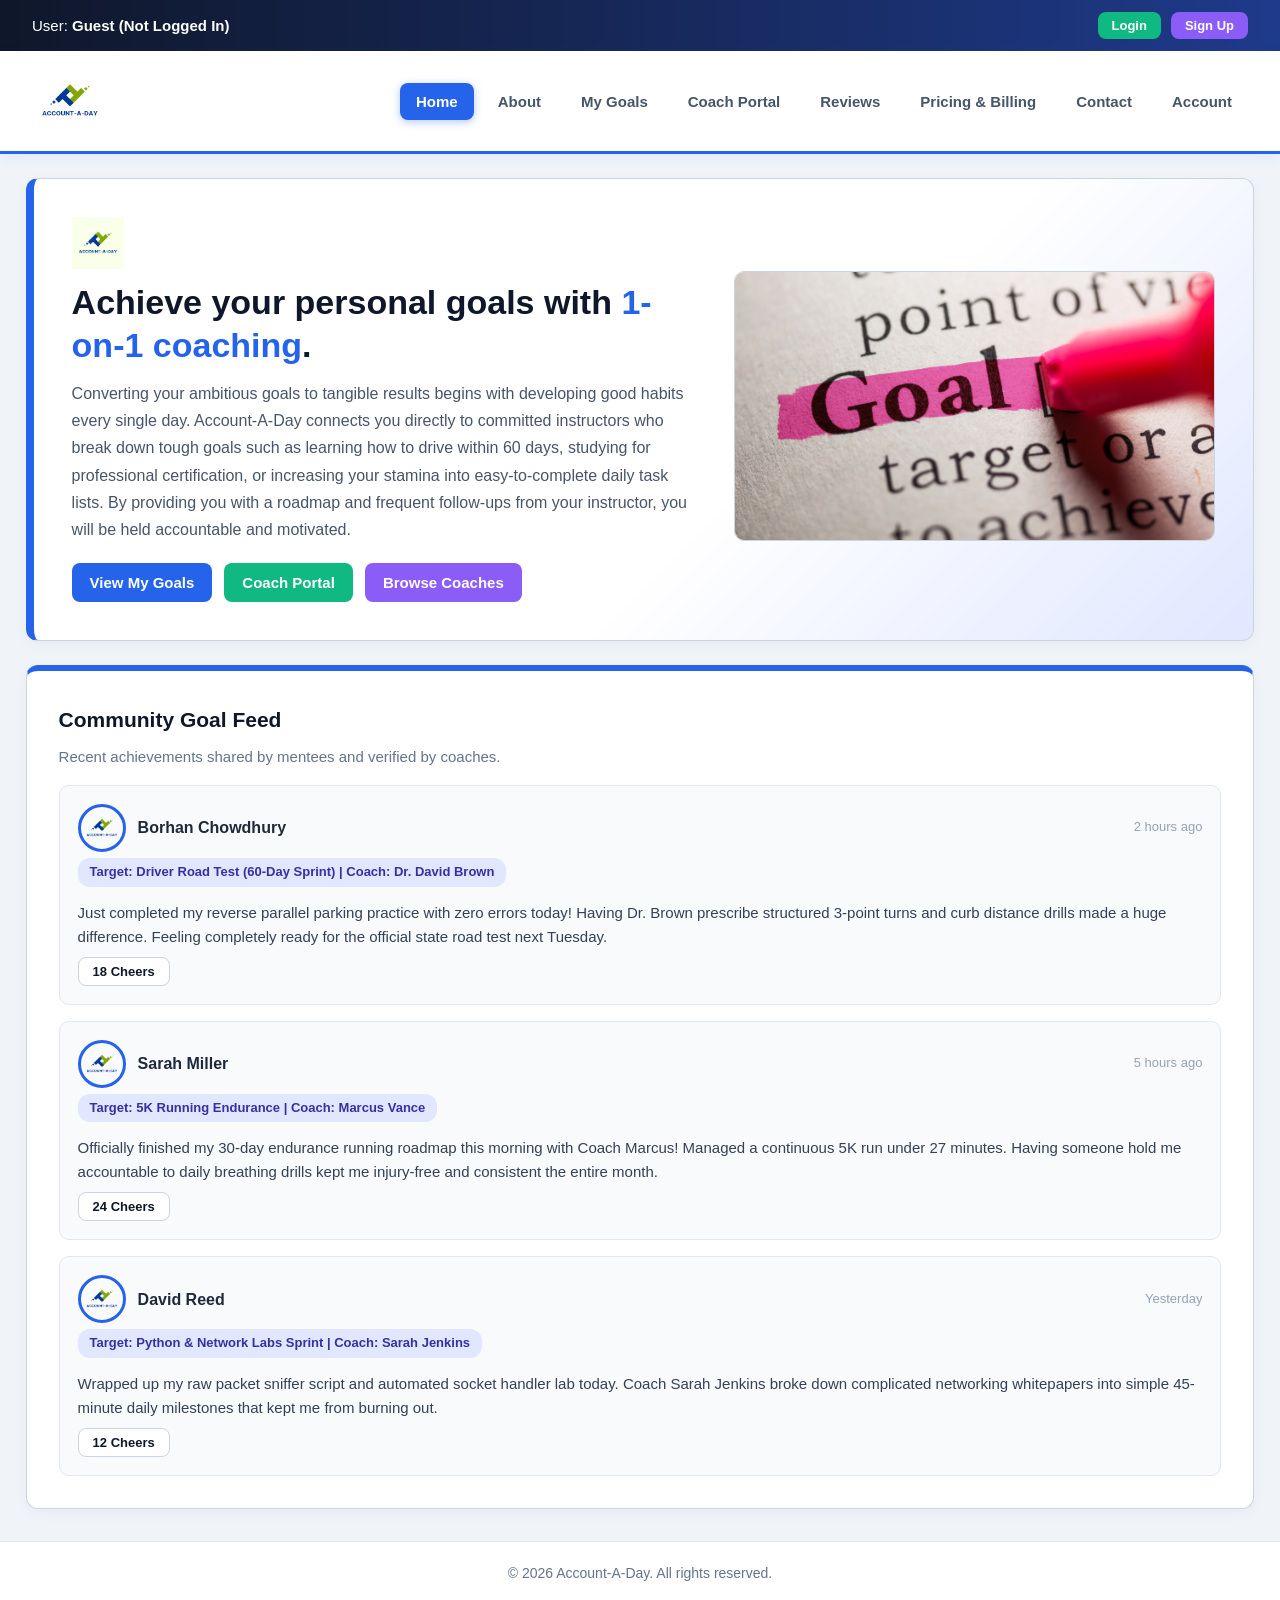
==== commit adcbdd02: "Add new goal input and update Account-a-Day branding." ====
--- a/index.html
+++ b/index.html
@@ -3,7 +3,7 @@
 <head>
   <meta charset="UTF-8">
   <meta name="viewport" content="width=device-width, initial-scale=1.0">
-  <title>AccountaDay</title>
+  <title>Account-A-Day</title>
   <link rel="icon" type="image/png" href="images/logo-cropped.png">
   <link rel="stylesheet" href="css/style.css">
   <script src="js/script.js" defer></script>
@@ -20,7 +20,7 @@
 
   <header>
     <div class="brand-container" onclick="showTab('home')">
-      <img src="images/logo-cropped.png" alt="AccountaDay" class="site-logo">
+      <img src="images/logo-cropped.png" alt="Account-A-Day" class="site-logo">
     </div>
     <nav>
       <button class="nav-btn active" onclick="showTab('home')">Home</button>
@@ -37,65 +37,98 @@
   <div class="container">
 
     <div id="home-page" class="tab-page active">
+
       <div id="user-summary-card" class="card summary-banner" style="display: none;">
+
         <div>
+
           <h2>Welcome, <span id="summary-username">User</span></h2>
-          <p>You have <strong id="summary-active-count">5</strong> active goals. 
+
+          <p>You have <strong id="summary-active-count">5</strong> active goals.
+
             Milestone completion is <strong id="summary-rate">0%</strong>.</p>
         </div>
         <button class="btn btn-blue" onclick="showTab('planner')">Open Workspace</button>
       </div>
 
       <div class="card home-hero-card">
+
         <div class="home-hero-text">
-          <img src="images/logo.png" alt="AccountaDay" class="home-badge-logo">
-          <h1>Achieve your personal goals with <span class="text-blue">1-on-1 coaching</span>.</h1>
+
+          <img src="images/logo.png" alt="Account-A-Day" class="home-badge-logo">
+
+          <h1>Achieve your personal goals with <span class="text-blue">1-on-1 
+            coaching</span>.</h1>
+
           <p>Converting your ambitious goals to tangible results begins with developing good 
-            habits every single day. AccountaDay connects you directly to committed 
+            habits every single day. Account-A-Day connects you directly to committed 
             instructors who break down tough goals such as learning how to drive within 60 days, 
             studying for professional certification, or increasing your stamina into 
             easy-to-complete daily task lists. By providing you with a roadmap and frequent 
             follow-ups from your instructor, you will be held accountable and motivated.</p>
+
+
           <div class="hero-actions">
+
             <button class="btn btn-blue" onclick="showTab('planner')">View My Goals</button>
             <button class="btn btn-green" onclick="showTab('coach')">Coach Portal</button>
             <button class="btn btn-purple" onclick="showTab('reviews')">Browse Coaches</button>
-          </div>
+
+          </div>
+
         </div>
         <div class="home-hero-img-box">
+
           <img src="images/hero-coaching.jpg" alt="Coaching" onerror="this.src='images/Goals-1.png'">
-        </div>
+
+        </div>
+
       </div>
 
       <div class="card card-accent-blue">
+
         <div class="feed-header">
+
           <h3>Community Goal Feed</h3>
+
           <p class="subtitle">Recent achievements shared by mentees and verified by coaches.</p>
-        </div>
+
+        </div>
+
         <div id="community-feed" class="feed-container"></div>
-      </div>
+
+      </div>
+
     </div>
 
     <div id="about-page" class="tab-page">
       <div class="card card-accent-purple">
-        <h2>About AccountaDay</h2>
-        <p class="about-lead">AccountaDay is a personal development and 
+
+        <h2>About Account-A-Day</h2>
+
+        <p class="about-lead">Account-A-Day is a personal development and 
           mentoring platform designed to solve the problem of procrastination 
           through daily accountability. The failure of many challenging goals arises 
           when people try to achieve them without having any timeline or professional advice. 
           With the help of connecting the process of planning with that of implementation, 
-          AccountaDay makes it possible for everyone to get the necessary 
+          Account-A-Day makes it possible for everyone to get the necessary 
           guidance from professionals.</p>
 
       </div>
 
       <div class="card show-row card-accent-blue">
+
         <div class="show-img-box">
+
           <img src="images/About1.jpg" alt="Target Roadmap" onerror="this.src='images/Goals-1.png'">
+
         </div>
         <div class="show-text-box">
+
           <span class="step-badge badge-blue">1</span>
+
           <h3>Target &amp; Timeline Setup</h3>
+
           <p>Every successful journey begins with a well-defined finish line. 
             You select up to five major personal, academic, or professional milestones 
             and pair each with a firm timeline, such as a 60-day road driving sprint or 
@@ -104,31 +137,50 @@
              so you always know what you are working toward.</p>
 
         </div>
+
       </div>
 
       <div class="card show-row reverse card-accent-green">
+
+
         <div class="show-img-box">
+
           <img src="images/About2.jpg" alt="Milestones" onerror="this.src='images/Goals-2.webp'">
         </div>
+
+
         <div class="show-text-box">
           <span class="step-badge badge-green">2</span>
+
           <h3>Daily Action Items</h3>
+
+
           <p>Large projects often fail because they feel too broad and overwhelming 
-            to tackle in one sitting. AccountaDay solves this by breaking every 
+            to tackle in one sitting. Account-A-Day solves this by breaking every 
             roadmap down into simple, high-priority daily tasks. Instead of worrying
              about an entire 60-day program, you only focus on checking off today's
               assigned drills, like parallel parking practice or handbook reviews, 
               building steady momentum that guarantees long-term success.</p>
-        </div>
+
+        </div>
+
       </div>
 
       <div class="card show-row card-accent-amber">
         <div class="show-img-box">
-          <img src="images/About3.png" alt="Coach Feedback" onerror="this.src='images/hero-coaching.jpg'">
-        </div>
+
+          <img src="images/About3.png" alt="Coach Feedback" 
+          onerror="this.src='images/hero-coaching.jpg'">
+
+        </div>
+
         <div class="show-text-box">
+
           <span class="step-badge badge-amber">3</span>
+
           <h3>1-on-1 Coach Feedback</h3>
+
+
           <p>Personal accountability is what turns good intentions 
             into verified results. Your dedicated coach tracks every 
             completed checklist item, prescribes new practice routines 
@@ -144,93 +196,167 @@
     </div>
 
     <div id="planner-page" class="tab-page">
+
       <div class="card profile-header-card card-accent-green">
+
         <div class="profile-meta">
-          <img src="images/user3.jpg" alt="Mentee" class="avatar-img" onerror="this.src='images/logo-cropped.png'">
+          <img src="images/user3.jpg" alt="Mentee" class="avatar-img" 
+          onerror="this.src='images/logo-cropped.png'">
+
           <div>
+
+
             <h2>Mentee Workspace</h2>
+
             <p>Active Student: <strong id="mentee-name-display">Borhan Chowdhury</strong> | <span class="badge-tag tag-green">5 Active Goals</span></p>
           </div>
-        </div>
+
+        </div>
+        
       </div>
 
       <div class="student-tabs-nav">
-        <button class="student-subtab-btn active" onclick="switchMenteeSection('goals')">My Goals &amp; Roadmaps</button>
+        <button class="student-subtab-btn active" onclick="switchMenteeSection
+        ('goals')">My Goals &amp; Roadmaps</button>
+
         <button class="student-subtab-btn" onclick="switchMenteeSection('messages')">Coach 
           Messages (<span id="mentee-msg-count">2</span>)</button>
 
       </div>
 
       <div id="mentee-section-goals">
+
+        <div class="card card-accent-green">
+          <h3>Add a New Goal</h3>
+          <form onsubmit="addMenteeGoal(event)" class="coach-add-form">
+            <input type="text" id="new-goal-title" placeholder="Enter new goal (e.g. Learn SQL Basics)" required>
+            <input type="text" id="new-goal-duration" placeholder="Timeline (e.g. 30 Days)" style="flex: 1;" required>
+            <select id="new-goal-coach">
+              <option value="Dr. David Brown">Coach: Dr. David Brown</option>
+              <option value="Sarah Jenkins">Coach: Sarah Jenkins</option>
+              <option value="Marcus Vance">Coach: Marcus Vance</option>
+            </select>
+            <button type="submit" class="btn btn-green">Add Goal</button>
+          </form>
+        </div>
+
         <div class="goal-tabs-bar" id="goal-tabs-container"></div>
+
         <div id="active-goal-container"></div>
+
+
       </div>
 
       <div id="mentee-section-messages" style="display: none;">
+
         <div class="card card-accent-purple">
+
+
           <h3>Messages with Your Coach</h3>
+
           <p class="subtitle">Chat directly with your assigned coach. 
             Check incoming notes and send live replies.</p>
+
           <div id="mentee-chat-stream" class="chat-stream-box"></div>
+
           <form onsubmit="sendMenteeResponse(event)" class="reply-bar">
-            <input type="text" id="mentee-reply-input" placeholder="Type a message or question to your coach..." required>
+
+            <input type="text" id="mentee-reply-input" placeholder="Type a message or 
+            question to your coach..." required>
+
             <button type="submit" class="btn btn-purple">Send Reply</button>
+
           </form>
-        </div>
-      </div>
+
+        </div>
+
+      </div>
+
     </div>
 
     <div id="coach-page" class="tab-page">
+
       <div class="card profile-header-card card-accent-blue">
+
         <div class="profile-meta">
+
           <img src="images/avatar-coach.png" alt="Coach" class="avatar-img" onerror="this.src='images/logo-cropped.png'">
           <div>
+
+
             <h2>Coach Management Portal</h2>
-            <p>Logged in as: <strong id="coach-name-display">Dr. David Brown</strong> | <span class="badge-tag tag-blue">Certified Coach</span></p>
-          </div>
-        </div>
+
+            <p>Logged in as: <strong id="coach-name-display">Dr. David 
+              Brown</strong> | <span class="badge-tag tag-blue">Certified Coach</span></p>
+
+          </div>
+
+        </div>
+
       </div>
 
       <div class="coach-tabs-nav">
+
         <button class="coach-subtab-btn active" onclick="switchCoachSection('goals')">Student 
           Goals</button>
-        <button class="coach-subtab-btn" onclick="switchCoachSection('notifs')">Notifications (<span id="notif-count">2</span>)</button>
-        <button class="coach-subtab-btn" onclick="switchCoachSection('messages')">Text Messages (<span id="msg-count">2</span>)</button>
+
+        <button class="coach-subtab-btn" onclick="switchCoachSection('notifs')">Notifications
+           (<span id="notif-count">2</span>)</button>
+
+        <button class="coach-subtab-btn" onclick="switchCoachSection('messages')">Text Messages 
+          (<span id="msg-count">2</span>)</button>
+
+
       </div>
 
       <div id="coach-section-goals">
         <div class="card">
+
           <h3>Assigned Student Goals</h3>
           <div id="coach-assigned-goals" class="coach-goals-grid"></div>
-        </div>
+
+
+        </div>
+
+
 
         <div class="card card-accent-amber">
+
           <h3>Prescribe Short Milestone</h3>
+
           <p>Selected: <strong id="coach-selected-goal-title">Select a goal above</strong></p>
+
+
           <form onsubmit="coachAddMilestone(event)" class="coach-add-form">
-            <input type="text" id="coach-milestone-text" placeholder="e.g. Practice 3-point turns and parallel parking" required>
+
+            <input type="text" id="coach-milestone-text" placeholder="e.g. Practice 
+            3-point turns and parallel parking" required>
+
             <select id="coach-milestone-priority">
+
               <option value="High">Priority: High</option>
               <option value="Medium" selected>Priority: Medium</option>
               <option value="Low">Priority: Low</option>
             </select>
             <button type="submit" class="btn btn-blue">Assign Task</button>
-
           </form>
-
-        </div>
-
+        </div>
+
+        
         <div class="card">
           <h3>Milestone Checklist</h3>
           <table>
             <thead>
               <tr>
                 <th>Task Description</th>
+
                 <th>Priority</th>
                 <th>Status</th>
                 <th>Action</th>
                 <th>Delete</th>
+
               </tr>
+
             </thead>
             <tbody id="coach-table-body"></tbody>
 
@@ -241,20 +367,34 @@
       </div>
 
       <div id="coach-section-notifs" style="display: none;">
+
         <div class="card card-accent-purple">
+
+
           <h3>Recent Notifications</h3>
+
           <p class="subtitle">System updates and mentee milestone completions.</p>
           <div id="coach-notifs-list" class="feed-container"></div>
-        </div>
+
+        </div>
+
       </div>
 
       <div id="coach-section-messages" style="display: none;">
+
         <div class="card card-accent-green">
+
           <h3>Direct Messages &amp; Replies</h3>
+
           <p class="subtitle">Chat with mentees in real time. Send responses directly below.</p>
           <div id="coach-chat-stream" class="chat-stream-box"></div>
+
+
           <form onsubmit="sendCoachResponse(event)" class="reply-bar">
-            <input type="text" id="coach-reply-input" placeholder="Type your response to the mentee..." required>
+            <input type="text" id="coach-reply-input" placeholder="Type your 
+            response to the mentee..." required>
+
+
             <button type="submit" class="btn btn-green">Send Response</button>
 
           </form>
@@ -266,27 +406,42 @@
     </div>
 
     <div id="reviews-page" class="tab-page">
+
       <div class="card card-accent-amber">
         <h2>Certified Coaches</h2>
+
+
         <div id="coaches-directory" class="grid-3" style="margin-top: 14px;"></div>
       </div>
 
       <div class="card form-box-wide card-accent-purple">
+
         <h3>Submit a Coach Review</h3>
+
+
         <form onsubmit="submitCoachReview(event)">
+
           <div class="grid-2">
+
             <div>
               <label>Choose Coach:</label>
+
+
               <select id="review-coach-select" required></select>
+
             </div>
             <div>
+
               <label>Rating:</label>
               <select id="review-stars-select" required>
 
                 <option value="5">5 Stars - Outstanding</option>
+
                 <option value="4">4 Stars - Very Good</option>
                 <option value="3">3 Stars - Good</option>
+
                 <option value="2">2 Stars - Fair</option>
+
                 <option value="1">1 Star - Poor</option>
 
               </select>
@@ -296,7 +451,11 @@
           </div>
 
           <label>Feedback:</label>
-          <textarea id="review-comment-text" rows="3" placeholder="Write feedback here..." required></textarea>
+
+          <textarea id="review-comment-text" rows="3" placeholder=
+          "Write feedback here..." required></textarea>
+
+
           <button type="submit" class="btn btn-green">Submit Review</button>
 
         </form>
@@ -304,39 +463,70 @@
       </div>
 
       <div class="card">
+
         <h3>Recent Feedback</h3>
         <div id="reviews-list-container" class="reviews-feed"></div>
+
+
       </div>
     </div>
 
     <div id="billing-page" class="tab-page">
+
       <div class="card card-accent-blue">
+
+
         <h2>Coaching Plans &amp; Billing</h2>
+
+
         <div class="grid-3" style="margin-top: 14px;">
+
           <div class="package-card featured">
+
             <span class="badge-featured">Recommended</span>
+
+
             <h3>3-Month Plan</h3>
+
             <div class="price-tag">$50 <span>/ 3 months</span></div>
+
+
             <p class="subtitle">Complete habit 
               and skill mastery.</p>
+
+
             <button class="btn btn-blue full-width" onclick="selectPlan('3-Month Plan ($50.00)', 50)">
               Select Plan</button>
-          </div>
+              
+          </div>
+
+
 
           <div class="package-card card-accent-purple">
+
             <h3>2-Month Sprint</h3>
+
             <div class="price-tag">$100 <span>/ 2 months</span></div>
+
+
             <p class="subtitle">Intensive milestone 
               sprint schedule.</p>
+
             <button class="btn btn-purple full-width" onclick="selectPlan('2-Month Sprint ($100.00)', 100)">
               Select Plan</button>
+
           </div>
 
           <div class="package-card card-accent-amber">
+
+
             <h3>Custom / Express</h3>
+
             <div class="price-tag">Custom Quote</div>
+
             <div class="custom-notice">Notice: Goals under 2 months 
               require coach review and custom quote based on hours.</div>
+
             <button class="btn btn-gray full-width" onclick="showTab('contact')">Request 
               Quote</button>
 
@@ -347,49 +537,92 @@
       </div>
 
       <div class="card card-accent-green">
+
         <h3>Account Billing Status</h3>
+
         <div class="billing-summary-grid">
-          <div class="bill-stat stat-blue"><span>Current Balance:</span><strong id="billing-balance">$0.00 (No Dues)</strong></div>
-          <div class="bill-stat stat-purple"><span>Payment Deadline:</span><strong>December 15, 2026</strong></div>
-          <div class="bill-stat stat-green"><span>Active Plan:</span><strong id="billing-active-plan">3-Month Plan ($50.00)</strong></div>
+
+          <div class="bill-stat stat-blue"><span>Current Balance:</span><strong id="billing-balance">
+            $0.00 (No Dues)</strong></div>
+
+          <div class="bill-stat stat-purple"><span>Payment 
+            Deadline:</span><strong>December 15, 2026</strong></div>
+
+          <div class="bill-stat stat-green"><span>Active 
+            Plan:</span><strong id="billing-active-plan">3-Month Plan ($50.00)</strong></div>
+
         </div>
 
         <div class="payment-box">
+
+
           <h4>Make a Payment</h4>
+
           <form onsubmit="handlePayment(event)">
             <div class="grid-2">
+
               <div>
                 <label>Payment Method:</label>
-                <select id="payment-method-select" onchange="togglePaymentInputs(this.value)">
+
+                <select id="payment-method-select" onchange=
+                "togglePaymentInputs(this.value)">
+
                   <option value="card">Credit or 
                     Debit Card</option>
+
                   <option value="bank">Bank 
                     Account (ACH)</option>
+
                 </select>
               </div>
               <div>
+
                 <label>Amount:</label>
                 <input type="text" id="payment-amount" value="$50.00" required>
+
+
+              </div>
+
+            </div>
+
+            <div id="card-fields">
+
+              <div class="grid-2">
+
+                <div><label>Cardholder Name:</label><input type="text" id="card-name" 
+                  placeholder="Name on card"></div>
+
+
+                <div><label>Card Number:</label><input type="text" id="card-number" 
+                  placeholder="XXXX-XXXX-XXXX-XXXX"></div>
+
+              </div>
+
+            </div>
+
+            <div id="bank-fields" style="display: none;">
+
+              <div class="grid-2">
+
+                <div><label>Routing Number:</label><input type="text" id="bank-routing"
+                   placeholder="9-digit routing"></div>
+
+
+                <div><label>Account Number:</label><input type="text" id="bank-account" 
+                  placeholder="Checking account"></div>
+
+
               </div>
             </div>
 
-            <div id="card-fields">
-              <div class="grid-2">
-                <div><label>Cardholder Name:</label><input type="text" id="card-name" placeholder="Name on card"></div>
-                <div><label>Card Number:</label><input type="text" id="card-number" placeholder="XXXX-XXXX-XXXX-XXXX"></div>
-              </div>
-            </div>
-
-            <div id="bank-fields" style="display: none;">
-              <div class="grid-2">
-                <div><label>Routing Number:</label><input type="text" id="bank-routing" placeholder="9-digit routing"></div>
-                <div><label>Account Number:</label><input type="text" id="bank-account" placeholder="Checking account"></div>
-              </div>
-            </div>
-
-            <button type="submit" class="btn btn-green">Submit Payment</button>
+
+            <button type="submit" class="btn btn-green">Submit 
+              Payment</button>
+
+
             <p id="payment-status-msg" class="success-text"></p>
 
+
           </form>
 
         </div>
@@ -399,72 +632,137 @@
     </div>
 
     <div id="contact-page" class="tab-page">
+
       <div class="card form-box card-accent-blue">
+
         <h2>Direct Contact &amp; Support</h2>
+
         <form onsubmit="handleContact(event)">
+
           <label>Recipient:</label>
+
           <input type="text" id="contact-recipient" value="Dr. David Brown" required>
+
           <label>Your Name:</label>
           <input type="text" id="contact-name" placeholder="Your full name" required>
+
+
           <label>Email or Phone:</label>
           <input type="text" id="contact-email" placeholder="Your email or phone" required>
+
           <label>Message:</label>
           <textarea id="contact-message" rows="4" placeholder="Enter message..." required></textarea>
+
+
           <button type="submit" class="btn btn-blue full-width">Send Message</button>
+
+
           <p id="contact-msg" class="success-text"></p>
+
         </form>
-      </div>
+
+      </div>
+
     </div>
 
     <div id="account-page" class="tab-page">
+
       <div class="card card-accent-purple">
+
         <h2>Account Profile &amp; Settings</h2>
+
         <p class="subtitle">Edit your personal account details, 
           change your role, or update your contact information.</p>
         
         <div class="account-profile-grid">
+
           <div class="account-badge-card">
+
             <img id="account-avatar-img" src="images/user3.jpg" class
             ="avatar-large" alt="Account Avatar" onerror="this.src='images/logo-cropped.png'">
+
+
             <h3 id="account-name-field">Borhan Chowdhury</h3>
+
             <span id="account-role-tag" class="badge-tag tag-blue">Mentee</span>
-            <p style="font-size: 13px; color: #64748b; margin-top: 10px;">Active &amp; Verified Member</p>
+
+            <p style="font-size: 13px; color: #64748b; margin-top: 10px;">
+              Active &amp; Verified Member</p>
+
           </div>
 
           <div class="account-details-card">
+
             <form onsubmit="saveAccountProfile(event)">
+
               <div class="account-edit-field">
+
                 <label>Full Name:</label>
+
                 <input type="text" id="edit-account-name" value="Borhan Chowdhury" required>
               </div>
+
+
               <div class="account-edit-field">
+
                 <label>Email Address:</label>
                 <input type="email" id="edit-account-email" value="bchowdhury@student.pvamu.edu" required>
               </div>
+
+
               <div class="account-edit-field">
+
                 <label>Role / Permissions:</label>
+
                 <select id="edit-account-role">
+
                   <option value="Mentee">User / Mentee</option>
                   <option value="Coach">Coach</option>
+
+
                 </select>
               </div>
+
+
+
               <div class="account-edit-field">
+
                 <label>Membership Plan:</label>
+
                 <select id="edit-account-plan">
+
                   <option value="3-Month Plan ($50.00)">3-Month Plan 
                     ($50.00 - Recommended)</option>
-                  <option value="2-Month Sprint ($100.00)">2-Month Sprint ($100.00)</option>
-                  <option value="Custom Quote Plan">Custom Quote Plan</option>
+
+
+                  <option value="2-Month Sprint ($100.00)">
+                    2-Month Sprint ($100.00)</option>
+
+
+                  <option value="Custom Quote Plan">
+                    Custom Quote Plan</option>
+
+
 
                 </select>
 
               </div>
 
               <div class="account-edit-field">
-                <label>Phone / Contact:</label>
-                <input type="text" id="edit-account-phone" value="+1 (832) 555-0192">
+
+                <label>Phone / Contact
+                  :</label>
+
+
+                <input type="text" id="edit-account-phone" 
+                value="+1 (832) 555-0192">
+
               </div>
-              <button type="submit" class="btn btn-green">Save Profile Changes</button>
+
+              <button type="submit" class="btn btn-green">
+                Save Profile Changes</button>
+
+
               <p id="account-save-msg" class="success-text"></p>
 
             </form>
@@ -478,9 +776,14 @@
     </div>
 
     <div id="login-page" class="tab-page">
+
       <div class="login-split-card">
+
         <div class="login-left-brand">
-          <img src="images/logo.png" alt="AccountaDay" class="login-hero-logo">
+
+          <img src="images/logo.png" alt="Account-A-Day" 
+          class="login-hero-logo">
+
           <h1>Track Daily.<br><span class="text-blue">Achieve Big.</span></h1>
           <p>Personal 1-on-1 mentorship to guide you 
             through custom roadmaps and verified daily milestones.</p>
@@ -488,6 +791,7 @@
           <ul class="login-feature-list">
             <li>Direct 1-on-1 coach matching</li>
             <li>Custom daily milestone roadmaps</li>
+
             <li>Real-time messaging and verified progress</li>
 
           </ul>
@@ -497,7 +801,9 @@
         <div class="login-vertical-divider"></div>
 
         <div class="login-right-form">
+
           <h2>Account Login</h2>
+
           <p class="subtitle">Sign in to open your personal dashboard.</p>
 
           <form onsubmit="doLogin(event)">
@@ -508,15 +814,19 @@
             <input type="password" id="pass-input" placeholder="Enter password" required>
             
             <label>Select Role:</label>
+
             <select id="role-input">
               <option value="Mentee">User / Mentee</option>
               <option value="Coach">Coach</option>
+
             </select>
             
             <button type="submit" class="btn btn-blue full-width btn-large">Sign In</button>
+
           </form>
 
           <div class="auth-footer-prompt">
+
             Don't have an account? <a href="#" onclick="showTab('signup')">Sign Up Here</a>
 
           </div>
@@ -528,14 +838,22 @@
     </div>
 
     <div id="signup-page" class="tab-page">
+
       <div class="login-split-card signup-card-accent">
+
         <div class="login-left-brand">
-          <img src="images/logo.png" alt="AccountaDay" class="login-hero-logo">
-          <h1>Join Our Community.<br><span class="text-purple">Start Today.</span></h1>
+          <img src="images/logo.png" alt="Account-A-Day" 
+          class="login-hero-logo">
+
+          <h1>Join Our Community.<br><span class="text-purple">Start Today.
+
+          </span></h1>
+
           <p>Create your account in seconds and match with 
             expert coaches ready to guide you.</p>
 
           <ul class="login-feature-list">
+
             <li>Dedicated coach check-ins</li>
             <li>Structured step-by-step goal plans</li>
             <li>Instant feedback and official progress reports</li>
@@ -547,8 +865,11 @@
         <div class="login-vertical-divider"></div>
 
         <div class="login-right-form">
+
           <h2>Create New Account</h2>
+
           <p class="subtitle">Enter your basic information to get started.</p>
+          
           <form onsubmit="doSignup(event)">
             <label>Full Name:</label>
             <input type="text" id="signup-name" placeholder="e.g. Borhan Chowdhury" required>
@@ -576,7 +897,7 @@
   </div>
 
   <footer>
-    <p>&copy; 2026 AccountaDay. All rights reserved.</p>
+    <p>&copy; 2026 Account-A-Day. All rights reserved.</p>
   </footer>
 
 </body>
--- a/css/style.css
+++ b/css/style.css
@@ -12,6 +12,7 @@
   font-size: 16px;
 }
 
+
 .top-bar {
   background: linear-gradient(90deg, #0f172a 0%, #1e3a8a 100%);
   color: #ffffff;
@@ -54,7 +55,7 @@
   flex-wrap: wrap;
 }
 
-.nav-btn {
+.nav-btn{
   background: none;
   border: none;
   padding: 10px 16px;
@@ -77,19 +78,15 @@
   color: #0f172a;
 }
 
+
 .container {
   width: 96%;
   max-width: 1560px;
   margin: 24px auto;
 }
 
-.tab-page {
-  display: none;
-}
-
-.tab-page.active {
-  display: block;
-}
+.tab-page { display: none; }
+.tab-page.active { display: block; }
 
 .card {
   background: #ffffff;
@@ -133,13 +130,14 @@
 .text-purple { color: #8b5cf6; }
 .text-green { color: #10b981; }
 
+
 .home-hero-card {
-  display: flex;
-  align-items: center;
-  gap: 36px;
-  background: linear-gradient(135deg, #ffffff 60%, #e0e7ff 100%);
-  border-left: 8px solid #2563eb;
-  padding: 38px;
+   display: flex;
+   align-items: center;
+   gap: 36px;
+   background: linear-gradient(135deg, #ffffff 60%, #e0e7ff 100%);
+   border-left: 8px solid #2563eb;
+   padding: 38px;
 }
 
 .home-hero-text {
@@ -203,6 +201,7 @@
   margin-top: 4px;
 }
 
+
 .grid-2, .grid-3 {
   display: flex;
   gap: 20px;
@@ -225,9 +224,7 @@
   flex-direction: row-reverse;
 }
 
-.show-img-box {
-  flex: 1;
-}
+.show-img-box { flex: 1; }
 
 .show-img-box img {
   width: 100%;
@@ -237,9 +234,7 @@
   border: 1px solid #cbd5e1;
 }
 
-.show-text-box {
-  flex: 1.3;
-}
+.show-text-box { flex: 1.3; }
 
 .show-text-box h3 {
   font-size: 24px;
@@ -291,6 +286,7 @@
 .tag-purple { background: #ede9fe; color: #5b21b6; }
 .tag-amber { background: #fef3c7; color: #92400e; }
 
+
 .feed-container, .reviews-feed {
   display: flex;
   flex-direction: column;
@@ -331,14 +327,14 @@
 }
 
 .coach-card {
-  flex: 1;
-  min-width: 300px;
-  background: #ffffff;
-  border: 1px solid #dce5ef;
-  border-radius: 12px;
-  padding: 28px 24px;
-  text-align: center;
-  box-shadow: 0 4px 12px rgba(0, 0, 0, 0.05);
+   flex: 1;
+   min-width: 300px;
+   background: #ffffff;
+   border: 1px solid #dce5ef;
+   border-radius: 12px;
+   padding: 28px 24px;
+   text-align: center;
+   box-shadow: 0 4px 12px rgba(0, 0, 0, 0.05);
 }
 
 .coach-card-avatar {
@@ -406,6 +402,7 @@
   display: inline-block;
 }
 
+
 .profile-header-card {
   border-left: 8px solid #10b981;
   padding: 24px 30px;
@@ -417,14 +414,8 @@
   gap: 18px;
 }
 
-.profile-meta h2 {
-  font-size: 26px;
-}
-
-.profile-meta p {
-  font-size: 16px;
-  margin-top: 4px;
-}
+.profile-meta h2 { font-size: 26px; }
+.profile-meta p { font-size: 16px; margin-top: 4px; }
 
 .student-tabs-nav, .coach-tabs-nav {
   display: flex;
@@ -548,6 +539,7 @@
   font-size: 14px;
 }
 
+
 .coach-goals-grid {
   display: flex;
   gap: 12px;
@@ -631,6 +623,7 @@
   flex: 1;
   margin: 0;
 }
+
 
 .package-card {
   text-align: center;
@@ -684,9 +677,7 @@
   padding: 18px;
 }
 
-.bill-stat span {
-  font-size: 14px;
-}
+.bill-stat span { font-size: 14px; }
 
 .bill-stat strong {
   font-size: 18px;
@@ -697,6 +688,7 @@
 .stat-blue { border-left: 5px solid #2563eb; background: #eff6ff; }
 .stat-purple { border-left: 5px solid #8b5cf6; background: #f5f3ff; }
 .stat-green { border-left: 5px solid #10b981; background: #ecfdf5; }
+
 
 .account-profile-grid {
   display: flex;
@@ -741,18 +733,19 @@
   margin-bottom: 6px;
 }
 
+
 .login-split-card {
-  display: flex;
-  align-items: center;
-  justify-content: space-between;
-  background: #ffffff;
-  border: 1px solid #cbd5e1;
-  border-top: 6px solid #2563eb;
-  border-radius: 14px;
-  padding: 48px;
-  gap: 40px;
-  width: 100%;
-  box-shadow: 0 6px 20px rgba(0, 0, 0, 0.05);
+   display: flex;
+   align-items: center;
+   justify-content: space-between;
+   background: #ffffff;
+   border: 1px solid #cbd5e1;
+   border-top: 6px solid #2563eb;
+   border-radius: 14px;
+   padding: 48px;
+   gap: 40px;
+   width: 100%;
+   box-shadow: 0 6px 20px rgba(0, 0, 0, 0.05);
 }
 
 .signup-card-accent {
@@ -858,6 +851,7 @@
   text-decoration: none;
 }
 
+
 table {
   width: 100%;
   border-collapse: collapse;
@@ -914,6 +908,7 @@
   font-weight: bold;
   margin-top: 8px;
 }
+
 
 .btn {
   border: none;
